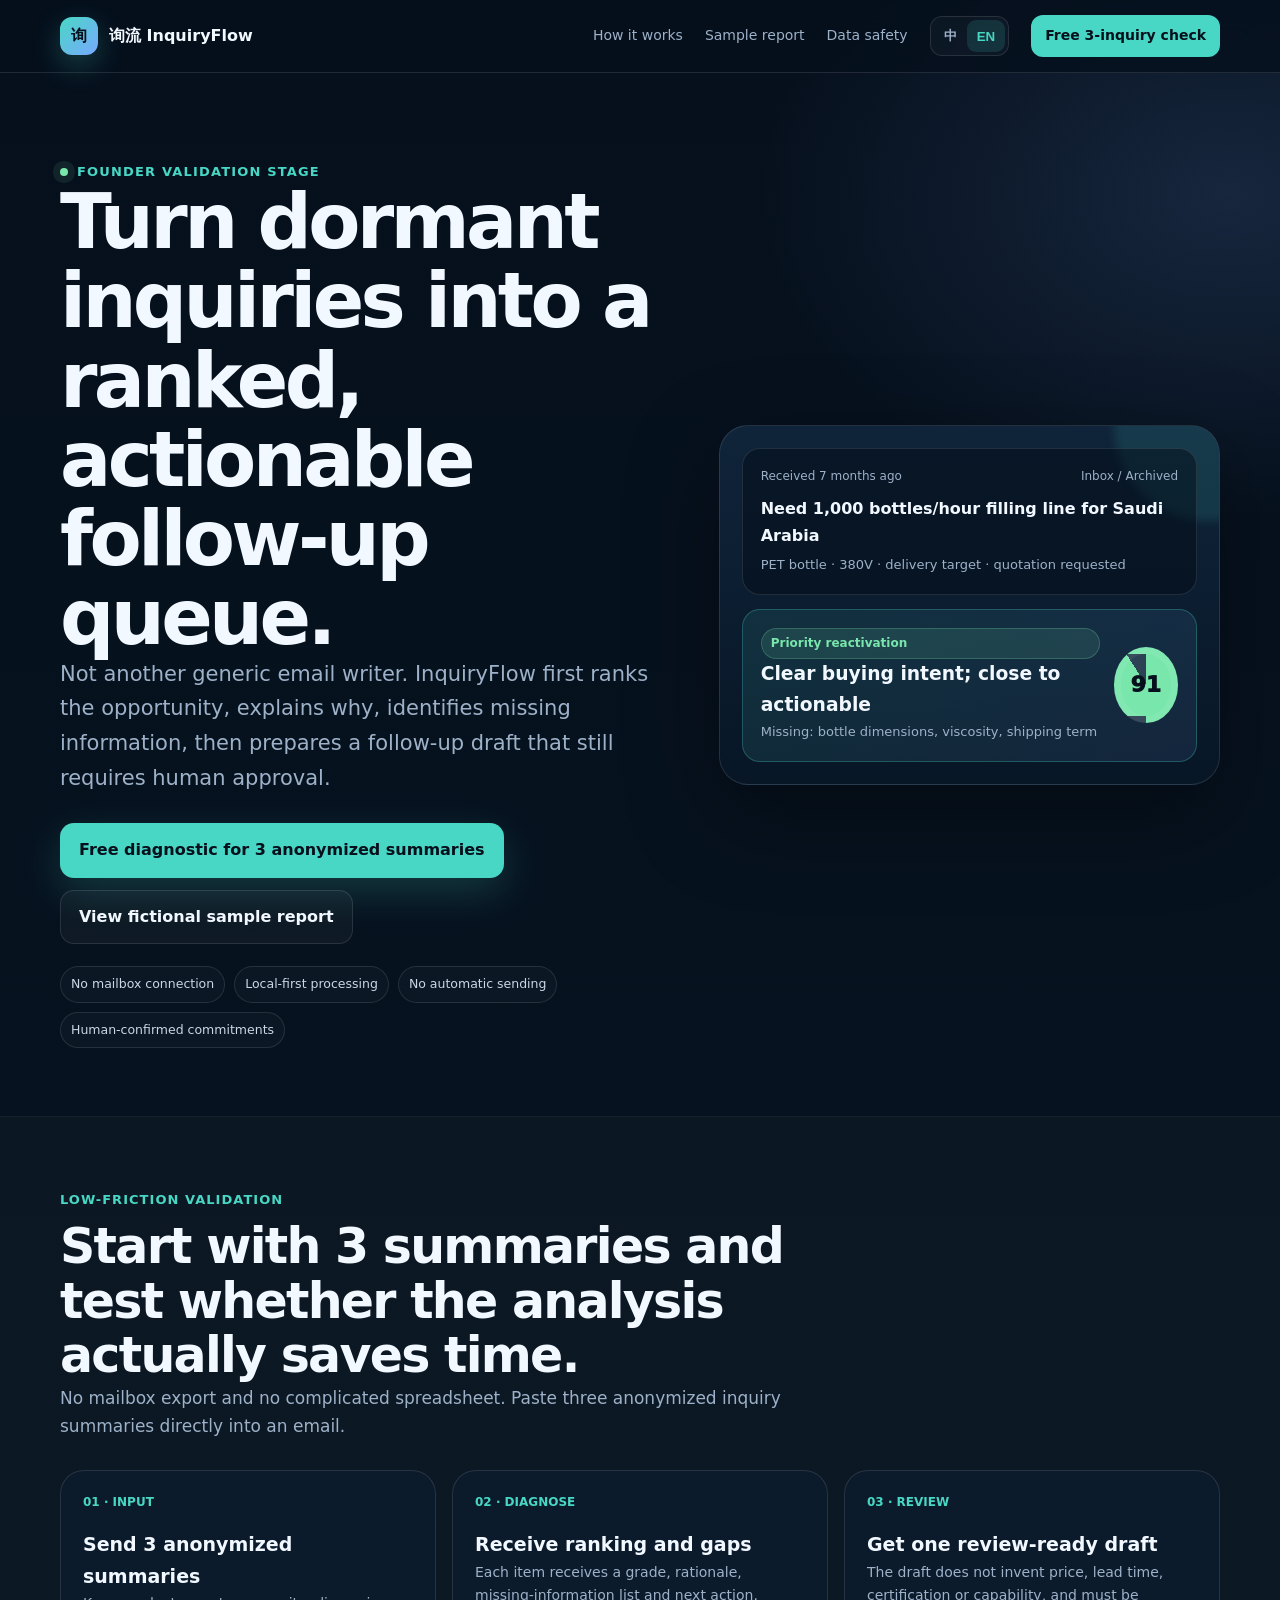
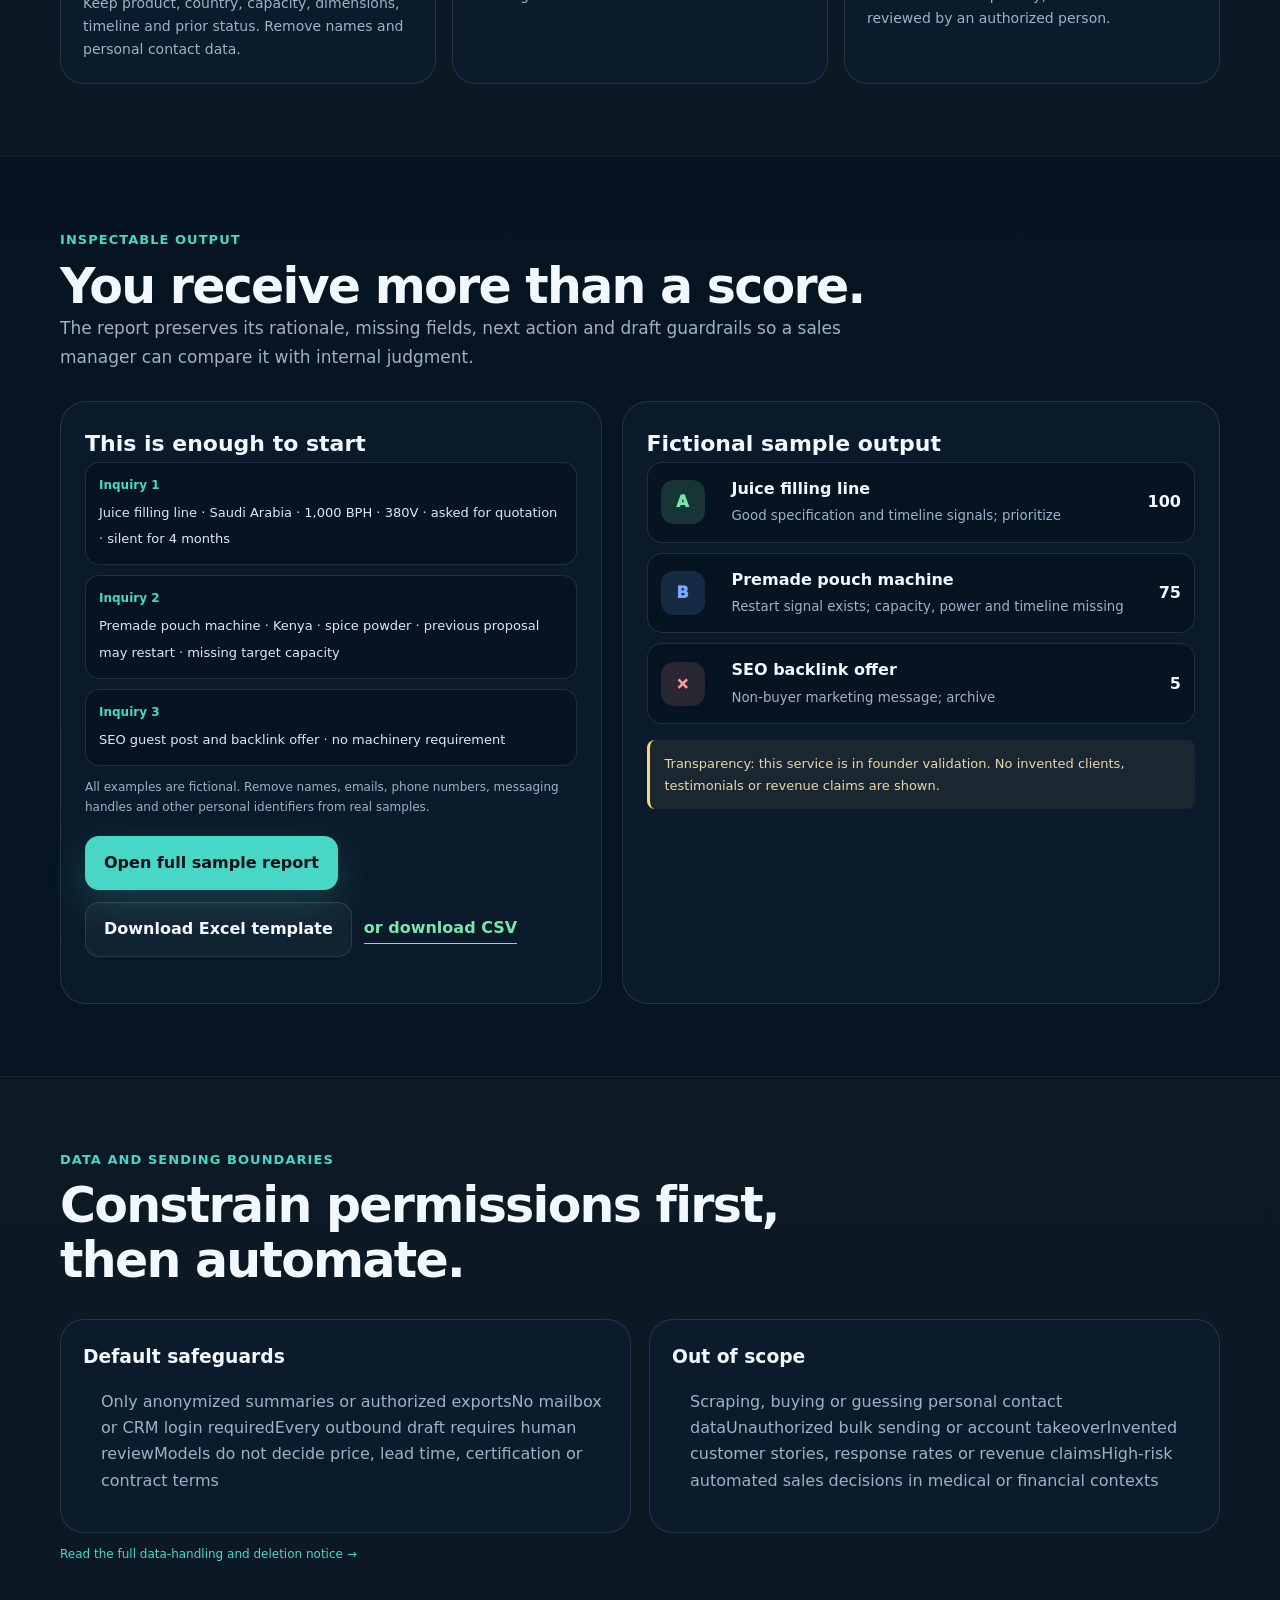
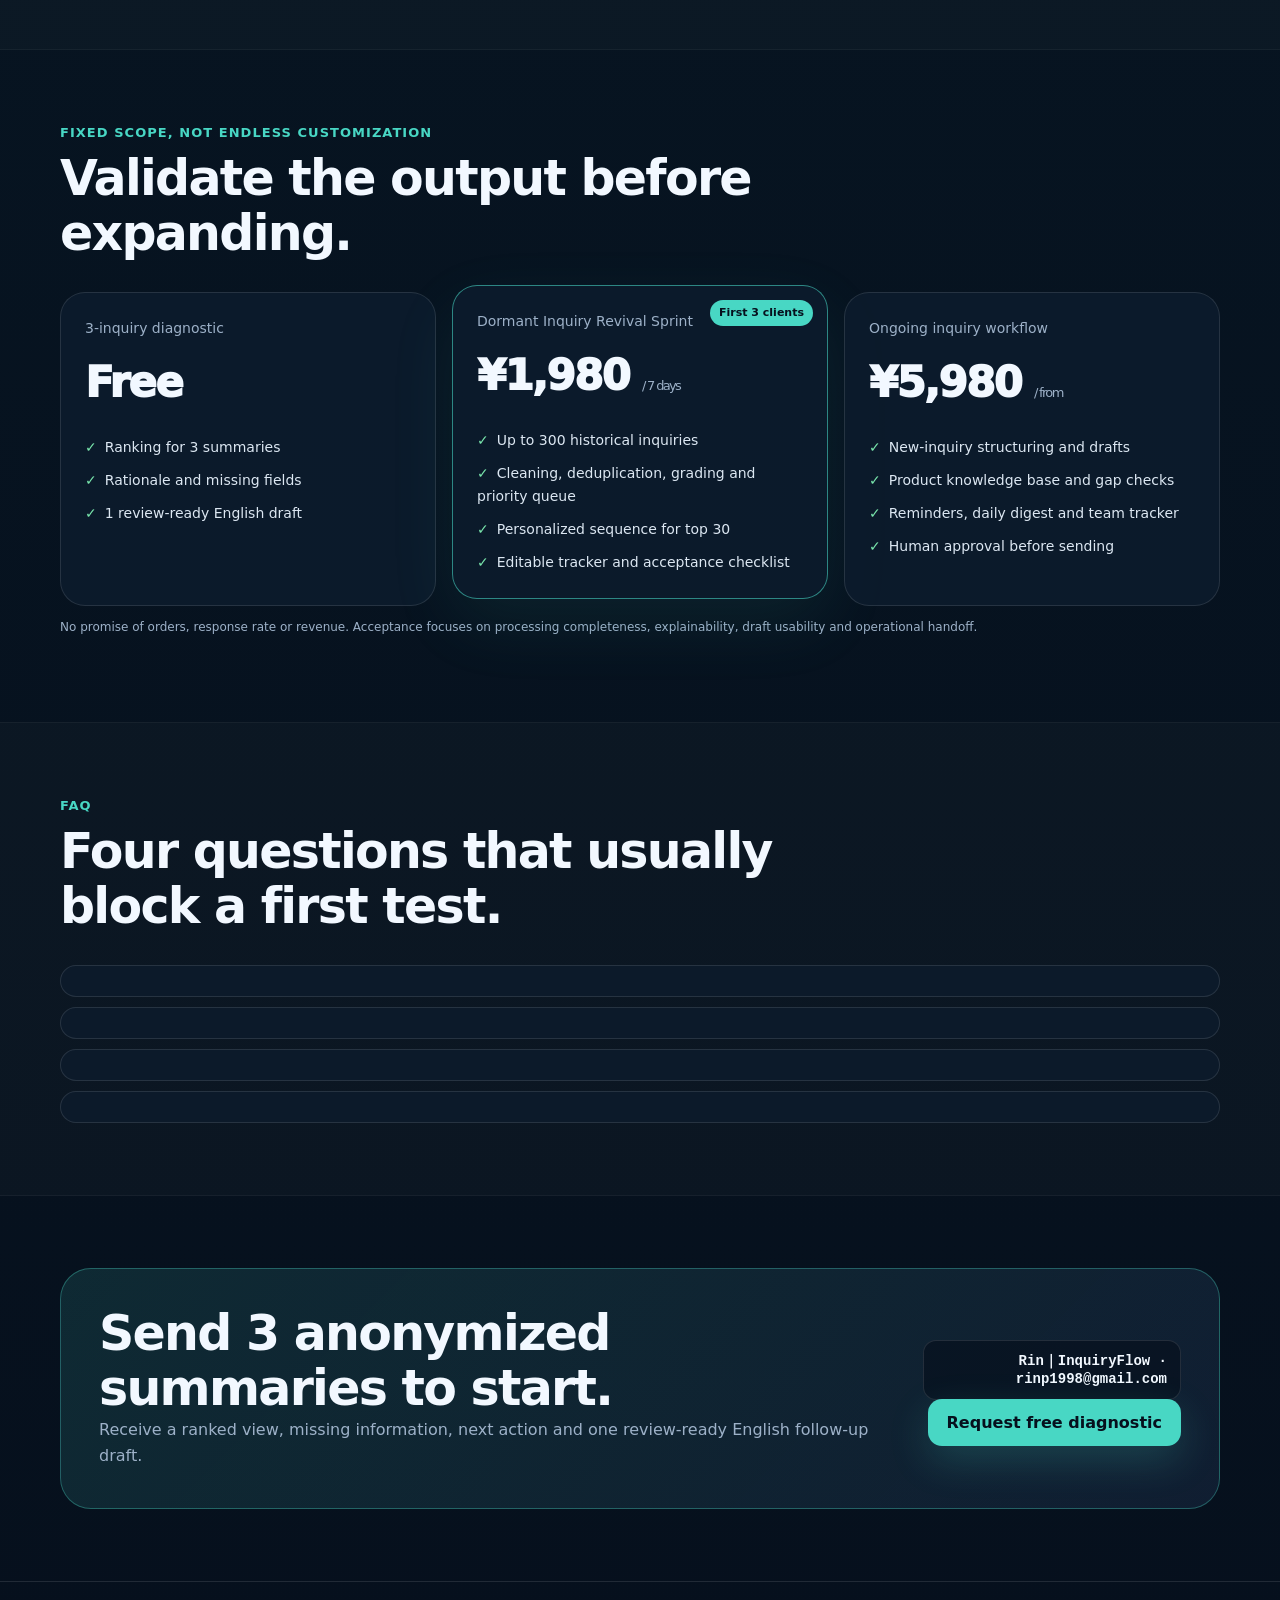
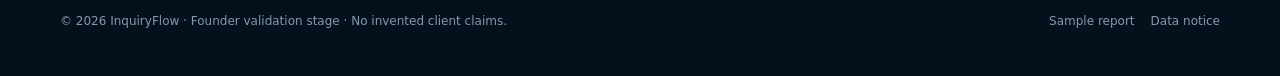
==== index.html @ d3ade717 "Publish InquiryFlow Day 3 public site" ====
<!doctype html>
<html lang="zh-CN"><head><meta charset="utf-8"><meta name="viewport" content="width=device-width,initial-scale=1"><title>询流 InquiryFlow｜外贸旧询盘机会诊断</title><meta name="description" content="把沉睡的外贸询盘整理成可执行的优先跟进队列、缺失信息清单和待审核英文复联草稿。先免费诊断 3 条脱敏摘要。"><meta name="theme-color" content="#06101d"><link rel="icon" href="assets/favicon.svg" type="image/svg+xml"><link rel="stylesheet" href="assets/styles.css"><meta property="og:title" content="InquiryFlow｜Dormant Export Inquiry Diagnostic"><meta property="og:description" content="Rank dormant B2B export inquiries, surface missing information and prepare human-reviewed follow-up drafts."><meta property="og:type" content="website"><script type="application/ld+json">{"@context":"https://schema.org","@type":"ProfessionalService","name":"InquiryFlow","description":"Dormant B2B export inquiry diagnostic and follow-up workflow service","email":"rinp1998@gmail.com","areaServed":"CN"}</script></head>
<body data-lang="zh"><a class="skip" href="#main">Skip to content</a>
<header class="topbar"><div class="wrap nav"><a class="brand" href="index.html"><span class="logo">询</span><span>询流 InquiryFlow</span></a><nav class="navlinks"><a href="#how"><span class="lang-zh">流程</span><span class="lang-en">How it works</span></a><a href="#sample"><span class="lang-zh">样本报告</span><span class="lang-en">Sample report</span></a><a href="#safety"><span class="lang-zh">数据边界</span><span class="lang-en">Data safety</span></a><span class="lang-switch"><button type="button" data-set-lang="zh">中</button><button type="button" data-set-lang="en">EN</button></span><a class="nav-cta lang-zh" href="mailto:rinp1998@gmail.com?subject=%E7%94%B3%E8%AF%B7%E5%85%8D%E8%B4%B9%203%20%E6%9D%A1%E6%97%A7%E8%AF%A2%E7%9B%98%E8%AF%8A%E6%96%AD&body=%E6%82%A8%E5%A5%BD%EF%BC%8C%E6%88%91%E6%83%B3%E7%94%B3%E8%AF%B7%E5%85%8D%E8%B4%B9%E5%88%86%E6%9E%90%203%20%E6%9D%A1%E5%B7%B2%E8%84%B1%E6%95%8F%E7%9A%84%E6%97%A7%E8%AF%A2%E7%9B%98%E6%91%98%E8%A6%81%E3%80%82%0A%0A%E5%85%AC%E5%8F%B8%E4%BA%A7%E5%93%81%EF%BC%9A%0A%E8%AF%A2%E7%9B%98%E6%9D%A5%E6%BA%90%EF%BC%9A%0A%E6%88%91%E4%BC%9A%E5%88%A0%E9%99%A4%E5%A7%93%E5%90%8D%E3%80%81%E9%82%AE%E7%AE%B1%E3%80%81%E7%94%B5%E8%AF%9D%E3%80%81WhatsApp%2F%E5%BE%AE%E4%BF%A1%E7%AD%89%E4%B8%AA%E4%BA%BA%E4%BF%A1%E6%81%AF%E3%80%82%0A%0A%E8%AF%B7%E5%91%8A%E8%AF%89%E6%88%91%E5%8F%AF%E4%BB%A5%E7%9B%B4%E6%8E%A5%E7%B2%98%E8%B4%B4%E5%88%B0%E9%82%AE%E4%BB%B6%E9%87%8C%EF%BC%8C%E8%BF%98%E6%98%AF%E4%BD%BF%E7%94%A8%E6%A8%A1%E6%9D%BF%E3%80%82">免费诊断 3 条</a><a class="nav-cta lang-en" href="mailto:rinp1998@gmail.com?subject=Request%3A%20free%203-inquiry%20diagnostic&body=Hello%2C%20I%20would%20like%20a%20free%20diagnostic%20for%203%20anonymized%20dormant%20inquiry%20summaries.%0A%0ACompany%20products%3A%0AInquiry%20source%3A%0AI%20will%20remove%20names%2C%20email%20addresses%2C%20phone%20numbers%20and%20messaging%20handles.%0A%0APlease%20let%20me%20know%20whether%20I%20should%20paste%20the%20summaries%20in%20the%20email%20or%20use%20the%20template.">Free 3-inquiry check</a></nav></div></header>
<main id="main"><section class="hero"><div class="wrap hero-grid"><div><div class="eyebrow"><span class="dotlive"></span><span class="lang-zh">创始客户验证阶段 · Founder Validation</span><span class="lang-en">Founder validation stage</span></div><h1 class="lang-zh">把沉睡询盘，<br>变成下一步明确的机会队列。</h1><h1 class="lang-en">Turn dormant inquiries into a ranked, actionable follow-up queue.</h1><p class="lead lang-zh">不是再生成一封泛泛的英文邮件。InquiryFlow 先判断谁值得跟、为什么值得跟、还缺什么，再生成必须由业务员审核的复联草稿。</p><p class="lead lang-en">Not another generic email writer. InquiryFlow first ranks the opportunity, explains why, identifies missing information, then prepares a follow-up draft that still requires human approval.</p><div class="actions"><a class="btn primary lang-zh" href="mailto:rinp1998@gmail.com?subject=%E7%94%B3%E8%AF%B7%E5%85%8D%E8%B4%B9%203%20%E6%9D%A1%E6%97%A7%E8%AF%A2%E7%9B%98%E8%AF%8A%E6%96%AD&body=%E6%82%A8%E5%A5%BD%EF%BC%8C%E6%88%91%E6%83%B3%E7%94%B3%E8%AF%B7%E5%85%8D%E8%B4%B9%E5%88%86%E6%9E%90%203%20%E6%9D%A1%E5%B7%B2%E8%84%B1%E6%95%8F%E7%9A%84%E6%97%A7%E8%AF%A2%E7%9B%98%E6%91%98%E8%A6%81%E3%80%82%0A%0A%E5%85%AC%E5%8F%B8%E4%BA%A7%E5%93%81%EF%BC%9A%0A%E8%AF%A2%E7%9B%98%E6%9D%A5%E6%BA%90%EF%BC%9A%0A%E6%88%91%E4%BC%9A%E5%88%A0%E9%99%A4%E5%A7%93%E5%90%8D%E3%80%81%E9%82%AE%E7%AE%B1%E3%80%81%E7%94%B5%E8%AF%9D%E3%80%81WhatsApp%2F%E5%BE%AE%E4%BF%A1%E7%AD%89%E4%B8%AA%E4%BA%BA%E4%BF%A1%E6%81%AF%E3%80%82%0A%0A%E8%AF%B7%E5%91%8A%E8%AF%89%E6%88%91%E5%8F%AF%E4%BB%A5%E7%9B%B4%E6%8E%A5%E7%B2%98%E8%B4%B4%E5%88%B0%E9%82%AE%E4%BB%B6%E9%87%8C%EF%BC%8C%E8%BF%98%E6%98%AF%E4%BD%BF%E7%94%A8%E6%A8%A1%E6%9D%BF%E3%80%82">免费诊断 3 条脱敏摘要</a><a class="btn primary lang-en" href="mailto:rinp1998@gmail.com?subject=Request%3A%20free%203-inquiry%20diagnostic&body=Hello%2C%20I%20would%20like%20a%20free%20diagnostic%20for%203%20anonymized%20dormant%20inquiry%20summaries.%0A%0ACompany%20products%3A%0AInquiry%20source%3A%0AI%20will%20remove%20names%2C%20email%20addresses%2C%20phone%20numbers%20and%20messaging%20handles.%0A%0APlease%20let%20me%20know%20whether%20I%20should%20paste%20the%20summaries%20in%20the%20email%20or%20use%20the%20template.">Free diagnostic for 3 anonymized summaries</a><a class="btn secondary lang-zh" href="sample-report.html">查看虚构样本报告</a><a class="btn secondary lang-en" href="sample-report.html">View fictional sample report</a></div><div class="trust-row"><span class="chip lang-zh">无需连接邮箱</span><span class="chip lang-en">No mailbox connection</span><span class="chip lang-zh">本地优先处理</span><span class="chip lang-en">Local-first processing</span><span class="chip lang-zh">默认不自动发送</span><span class="chip lang-en">No automatic sending</span><span class="chip lang-zh">价格与交期人工确认</span><span class="chip lang-en">Human-confirmed commitments</span></div></div><aside class="hero-card"><div class="mail-card"><div class="mail-meta"><span class="lang-zh">7 个月前收到</span><span class="lang-en">Received 7 months ago</span><span>Inbox / Archived</span></div><div class="mail-title">Need 1,000 bottles/hour filling line for Saudi Arabia</div><div class="mini">PET bottle · 380V · delivery target · quotation requested</div></div><div class="result-card"><div class="result-top"><div><span class="pill lang-zh">建议优先唤醒</span><span class="pill lang-en">Priority reactivation</span><h3 class="lang-zh" style="margin:10px 0 2px">商业意图明确，信息接近可执行</h3><h3 class="lang-en" style="margin:10px 0 2px">Clear buying intent; close to actionable</h3><div class="mini lang-zh">缺失：瓶型尺寸、液体黏度、贸易术语</div><div class="mini lang-en">Missing: bottle dimensions, viscosity, shipping term</div></div><div class="score">91</div></div></div></aside></div></section>
<section class="section alt" id="how"><div class="wrap"><div class="section-head"><div class="kicker lang-zh">低门槛验证</div><div class="kicker lang-en">Low-friction validation</div><h2 class="lang-zh">先用 3 条摘要，验证判断是否真的省时间。</h2><h2 class="lang-en">Start with 3 summaries and test whether the analysis actually saves time.</h2><p class="lang-zh">不要求导出邮箱，也不要求整理十几列 Excel。直接复制三段已经脱敏的询盘摘要即可。</p><p class="lang-en">No mailbox export and no complicated spreadsheet. Paste three anonymized inquiry summaries directly into an email.</p></div><div class="grid3"><div class="card"><div class="num">01 · INPUT</div><h3 class="lang-zh">发送 3 条脱敏摘要</h3><h3 class="lang-en">Send 3 anonymized summaries</h3><p class="lang-zh">保留产品、国家、产能、尺寸、时间与历史进展；删除姓名、邮箱、电话和通讯账号。</p><p class="lang-en">Keep product, country, capacity, dimensions, timeline and prior status. Remove names and personal contact data.</p></div><div class="card"><div class="num">02 · DIAGNOSE</div><h3 class="lang-zh">返回机会排序与缺口</h3><h3 class="lang-en">Receive ranking and gaps</h3><p class="lang-zh">每条给出 A/B/C/无效分级、理由、缺失信息与下一步动作。</p><p class="lang-en">Each item receives a grade, rationale, missing-information list and next action.</p></div><div class="card"><div class="num">03 · REVIEW</div><h3 class="lang-zh">附 1 封待审核复联稿</h3><h3 class="lang-en">Get one review-ready draft</h3><p class="lang-zh">草稿不会替企业承诺价格、交期、认证或技术能力，必须由授权人员确认。</p><p class="lang-en">The draft does not invent price, lead time, certification or capability, and must be reviewed by an authorized person.</p></div></div></div></section>
<section class="section" id="sample"><div class="wrap"><div class="section-head"><div class="kicker lang-zh">可检查的结果</div><div class="kicker lang-en">Inspectable output</div><h2 class="lang-zh">你看到的不只是一个分数。</h2><h2 class="lang-en">You receive more than a score.</h2><p class="lang-zh">报告会保留判断依据、缺失字段、建议动作和草稿边界，方便外贸经理直接与内部经验对照。</p><p class="lang-en">The report preserves its rationale, missing fields, next action and draft guardrails so a sales manager can compare it with internal judgment.</p></div><div class="sample-grid"><div class="sample-panel"><h3 class="lang-zh">可以直接这样发给我们</h3><h3 class="lang-en">This is enough to start</h3><div class="input-sample"><div class="sample-line"><b>Inquiry 1</b><span>Juice filling line · Saudi Arabia · 1,000 BPH · 380V · asked for quotation · silent for 4 months</span></div><div class="sample-line"><b>Inquiry 2</b><span>Premade pouch machine · Kenya · spice powder · previous proposal may restart · missing target capacity</span></div><div class="sample-line"><b>Inquiry 3</b><span>SEO guest post and backlink offer · no machinery requirement</span></div></div><p class="note lang-zh">以上均为虚构示例。真实样本应删除姓名、邮箱、电话、WhatsApp/微信及其他个人标识。</p><p class="note lang-en">All examples are fictional. Remove names, emails, phone numbers, messaging handles and other personal identifiers from real samples.</p><div class="actions" style="margin-top:18px"><a class="btn primary lang-zh" href="sample-report.html">打开完整样本报告</a><a class="btn primary lang-en" href="sample-report.html">Open full sample report</a><a class="btn secondary lang-zh" href="downloads/InquiryFlow_3_inquiry_template.xlsx" download>下载 Excel 模板</a><a class="btn secondary lang-en" href="downloads/InquiryFlow_3_inquiry_template.xlsx" download>Download Excel template</a><a class="text-link lang-zh" href="downloads/InquiryFlow_3_inquiry_template.csv" download>或下载 CSV</a><a class="text-link lang-en" href="downloads/InquiryFlow_3_inquiry_template.csv" download>or download CSV</a></div></div><div class="sample-panel"><h3 class="lang-zh">虚构样本输出</h3><h3 class="lang-en">Fictional sample output</h3><div class="report-preview"><div class="report-row"><div class="grade a">A</div><div><strong>Juice filling line</strong><small class="lang-zh">规格与时间窗口较完整，建议优先复联</small><small class="lang-en">Good specification and timeline signals; prioritize</small></div><em>100</em></div><div class="report-row"><div class="grade b">B</div><div><strong>Premade pouch machine</strong><small class="lang-zh">有重启信号，但仍缺产能、电制与采购时间</small><small class="lang-en">Restart signal exists; capacity, power and timeline missing</small></div><em>75</em></div><div class="report-row"><div class="grade x">×</div><div><strong>SEO backlink offer</strong><small class="lang-zh">非买家营销信息，建议归档</small><small class="lang-en">Non-buyer marketing message; archive</small></div><em>5</em></div></div><div class="validation lang-zh" style="margin-top:16px">透明说明：当前处于创始客户验证阶段，尚不展示虚构客户、虚构评价或虚构成交数据。</div><div class="validation lang-en" style="margin-top:16px">Transparency: this service is in founder validation. No invented clients, testimonials or revenue claims are shown.</div></div></div></div></section>
<section class="section alt" id="safety"><div class="wrap"><div class="section-head"><div class="kicker lang-zh">数据与发送边界</div><div class="kicker lang-en">Data and sending boundaries</div><h2 class="lang-zh">先把权限关在笼子里，再谈自动化。</h2><h2 class="lang-en">Constrain permissions first, then automate.</h2></div><div class="safety"><div class="safe-card"><h3 class="lang-zh">默认采用</h3><h3 class="lang-en">Default safeguards</h3><ul><li class="lang-zh">只接收已脱敏摘要或授权导出文件</li><li class="lang-en">Only anonymized summaries or authorized exports</li><li class="lang-zh">不要求邮箱或 CRM 登录权限</li><li class="lang-en">No mailbox or CRM login required</li><li class="lang-zh">所有外发草稿必须人工审核</li><li class="lang-en">Every outbound draft requires human review</li><li class="lang-zh">价格、交期、认证与合同条款不由模型决定</li><li class="lang-en">Models do not decide price, lead time, certification or contract terms</li></ul></div><div class="safe-card"><h3 class="lang-zh">明确不做</h3><h3 class="lang-en">Out of scope</h3><ul><li class="lang-zh">抓取、购买或猜测私人联系方式</li><li class="lang-en">Scraping, buying or guessing personal contact data</li><li class="lang-zh">未经授权自动群发或接管账号</li><li class="lang-en">Unauthorized bulk sending or account takeover</li><li class="lang-zh">虚构客户案例、回复率或营收提升</li><li class="lang-en">Invented customer stories, response rates or revenue claims</li><li class="lang-zh">医疗、金融等高风险自动销售决策</li><li class="lang-en">High-risk automated sales decisions in medical or financial contexts</li></ul></div></div><p class="note"><a href="privacy.html" style="color:var(--teal)"><span class="lang-zh">查看完整数据处理与删除说明 →</span><span class="lang-en">Read the full data-handling and deletion notice →</span></a></p></div></section>
<section class="section" id="pricing"><div class="wrap"><div class="section-head"><div class="kicker lang-zh">固定范围，不做无底洞定制</div><div class="kicker lang-en">Fixed scope, not endless customization</div><h2 class="lang-zh">先验证结果，再决定是否扩大。</h2><h2 class="lang-en">Validate the output before expanding.</h2></div><div class="pricing"><div class="price-card"><div class="price-name lang-zh">3 条脱敏诊断</div><div class="price-name lang-en">3-inquiry diagnostic</div><div class="price"><span class="lang-zh">免费</span><span class="lang-en">Free</span></div><ul><li class="lang-zh">3 条摘要机会分级</li><li class="lang-en">Ranking for 3 summaries</li><li class="lang-zh">理由与缺失信息</li><li class="lang-en">Rationale and missing fields</li><li class="lang-zh">1 封待审核英文复联稿</li><li class="lang-en">1 review-ready English draft</li></ul></div><div class="price-card featured"><div class="ribbon lang-zh">首批 3 家</div><div class="ribbon lang-en">First 3 clients</div><div class="price-name lang-zh">沉睡询盘复活 Sprint</div><div class="price-name lang-en">Dormant Inquiry Revival Sprint</div><div class="price">¥1,980 <small>/ 7 days</small></div><ul><li class="lang-zh">最多 300 条历史询盘</li><li class="lang-en">Up to 300 historical inquiries</li><li class="lang-zh">清洗、去重、分级与优先队列</li><li class="lang-en">Cleaning, deduplication, grading and priority queue</li><li class="lang-zh">Top 30 个性化跟进序列</li><li class="lang-en">Personalized sequence for top 30</li><li class="lang-zh">可编辑看板与验收说明</li><li class="lang-en">Editable tracker and acceptance checklist</li></ul></div><div class="price-card"><div class="price-name lang-zh">持续询盘跟进系统</div><div class="price-name lang-en">Ongoing inquiry workflow</div><div class="price">¥5,980 <small>/ from</small></div><ul><li class="lang-zh">新询盘结构化与草稿</li><li class="lang-en">New-inquiry structuring and drafts</li><li class="lang-zh">产品知识库与缺口检查</li><li class="lang-en">Product knowledge base and gap checks</li><li class="lang-zh">跟进提醒、日报与团队看板</li><li class="lang-en">Reminders, daily digest and team tracker</li><li class="lang-zh">默认人工批准后发送</li><li class="lang-en">Human approval before sending</li></ul></div></div><p class="note lang-zh">不承诺订单数、回复率或营收。验收围绕处理完整性、判断可解释性、草稿可用性和看板可执行性。</p><p class="note lang-en">No promise of orders, response rate or revenue. Acceptance focuses on processing completeness, explainability, draft usability and operational handoff.</p></div></section>
<section class="section alt"><div class="wrap"><div class="section-head"><div class="kicker">FAQ</div><h2 class="lang-zh">先回答最容易卡住的四件事。</h2><h2 class="lang-en">Four questions that usually block a first test.</h2></div><div class="faq"><details><summary class="lang-zh">必须整理完整邮件吗？</summary><summary class="lang-en">Do I need to prepare full email threads?</summary><p class="lang-zh">不需要。首测只要三段脱敏摘要，写明产品、国家、关键参数、是否报价和最后一次跟进结果即可。</p><p class="lang-en">No. For the first test, three anonymized summaries with product, country, key parameters, quotation status and last follow-up outcome are enough.</p></details><details><summary class="lang-zh">会自动联系我的客户吗？</summary><summary class="lang-en">Will InquiryFlow contact my buyers automatically?</summary><p class="lang-zh">不会。免费诊断和 Sprint 默认只输出草稿与队列，发送权仍由企业授权人员掌握。</p><p class="lang-en">No. The diagnostic and Sprint output drafts and queues only. Sending authority stays with your team.</p></details><details><summary class="lang-zh">可以处理中文、英文混合内容吗？</summary><summary class="lang-en">Can it handle mixed Chinese and English records?</summary><p class="lang-zh">可以，但样本中仍应删除个人信息，并说明原始语言和产品类别。</p><p class="lang-en">Yes, provided personal identifiers are removed and the original language and product category are stated.</p></details><details><summary class="lang-zh">为什么不承诺回复率？</summary><summary class="lang-en">Why is no response-rate guarantee offered?</summary><p class="lang-zh">回复还受到产品、价格、市场时机、原始客户质量和发件域名信誉影响。我们只承诺可验收的分析与交付质量，不把不可控变量包装成保证。</p><p class="lang-en">Replies depend on product, price, timing, original lead quality and sender reputation. We commit to inspectable analysis and deliverables, not uncontrollable outcomes.</p></details></div></div></section>
<section class="section" id="contact"><div class="wrap"><div class="cta"><div><h2 class="lang-zh">直接发 3 条脱敏摘要即可。</h2><h2 class="lang-en">Send 3 anonymized summaries to start.</h2><p class="lang-zh">我们返回机会排序、缺失信息、下一步和 1 封待审核英文复联草稿。</p><p class="lang-en">Receive a ranked view, missing information, next action and one review-ready English follow-up draft.</p></div><div class="contact"><div class="email-tag">Rin｜InquiryFlow · rinp1998@gmail.com</div><br><a class="btn primary lang-zh" href="mailto:rinp1998@gmail.com?subject=%E7%94%B3%E8%AF%B7%E5%85%8D%E8%B4%B9%203%20%E6%9D%A1%E6%97%A7%E8%AF%A2%E7%9B%98%E8%AF%8A%E6%96%AD&body=%E6%82%A8%E5%A5%BD%EF%BC%8C%E6%88%91%E6%83%B3%E7%94%B3%E8%AF%B7%E5%85%8D%E8%B4%B9%E5%88%86%E6%9E%90%203%20%E6%9D%A1%E5%B7%B2%E8%84%B1%E6%95%8F%E7%9A%84%E6%97%A7%E8%AF%A2%E7%9B%98%E6%91%98%E8%A6%81%E3%80%82%0A%0A%E5%85%AC%E5%8F%B8%E4%BA%A7%E5%93%81%EF%BC%9A%0A%E8%AF%A2%E7%9B%98%E6%9D%A5%E6%BA%90%EF%BC%9A%0A%E6%88%91%E4%BC%9A%E5%88%A0%E9%99%A4%E5%A7%93%E5%90%8D%E3%80%81%E9%82%AE%E7%AE%B1%E3%80%81%E7%94%B5%E8%AF%9D%E3%80%81WhatsApp%2F%E5%BE%AE%E4%BF%A1%E7%AD%89%E4%B8%AA%E4%BA%BA%E4%BF%A1%E6%81%AF%E3%80%82%0A%0A%E8%AF%B7%E5%91%8A%E8%AF%89%E6%88%91%E5%8F%AF%E4%BB%A5%E7%9B%B4%E6%8E%A5%E7%B2%98%E8%B4%B4%E5%88%B0%E9%82%AE%E4%BB%B6%E9%87%8C%EF%BC%8C%E8%BF%98%E6%98%AF%E4%BD%BF%E7%94%A8%E6%A8%A1%E6%9D%BF%E3%80%82">申请免费诊断</a><a class="btn primary lang-en" href="mailto:rinp1998@gmail.com?subject=Request%3A%20free%203-inquiry%20diagnostic&body=Hello%2C%20I%20would%20like%20a%20free%20diagnostic%20for%203%20anonymized%20dormant%20inquiry%20summaries.%0A%0ACompany%20products%3A%0AInquiry%20source%3A%0AI%20will%20remove%20names%2C%20email%20addresses%2C%20phone%20numbers%20and%20messaging%20handles.%0A%0APlease%20let%20me%20know%20whether%20I%20should%20paste%20the%20summaries%20in%20the%20email%20or%20use%20the%20template.">Request free diagnostic</a></div></div></div></section></main>
<footer class="footer"><div class="wrap footer-grid"><div>© 2026 InquiryFlow · Founder validation stage · No invented client claims.</div><div class="legal-links"><a href="sample-report.html"><span class="lang-zh">样本报告</span><span class="lang-en">Sample report</span></a><a href="privacy.html"><span class="lang-zh">数据说明</span><span class="lang-en">Data notice</span></a></div></div></footer><script src="assets/site.js"></script></body></html>
---- assets/styles.css ----
:root{--bg:#06101d;--bg2:#0a1828;--card:#0d1d2f;--card2:#10253b;--ink:#f2f8ff;--muted:#9db1c8;--line:rgba(255,255,255,.11);--teal:#48d7c4;--blue:#79a9ff;--green:#79e6ac;--amber:#ffd27a;--red:#ff9a9a;--shadow:0 30px 90px rgba(0,0,0,.38);--radius:24px}
*{box-sizing:border-box}html{scroll-behavior:smooth}body{margin:0;font-family:Inter,ui-sans-serif,system-ui,-apple-system,BlinkMacSystemFont,"Segoe UI","PingFang SC","Microsoft YaHei",Arial,sans-serif;color:var(--ink);background:radial-gradient(850px 500px at 8% -8%,rgba(72,215,196,.17),transparent 64%),radial-gradient(760px 520px at 96% 4%,rgba(121,169,255,.14),transparent 62%),linear-gradient(180deg,var(--bg),#071522 55%,#06101d);line-height:1.65}a{color:inherit;text-decoration:none}.wrap{width:min(1160px,calc(100% - 36px));margin:auto}.skip{position:absolute;left:-999px}.skip:focus{left:14px;top:14px;background:#fff;color:#000;padding:10px;z-index:999}.topbar{border-bottom:1px solid var(--line);background:rgba(6,16,29,.78);backdrop-filter:blur(18px);position:sticky;top:0;z-index:40}.nav{min-height:72px;display:flex;align-items:center;justify-content:space-between;gap:20px}.brand{display:flex;align-items:center;gap:11px;font-weight:800}.logo{width:38px;height:38px;display:grid;place-items:center;border-radius:12px;background:linear-gradient(135deg,var(--teal),var(--blue));color:#06101d;font-weight:950;box-shadow:0 10px 28px rgba(72,215,196,.25)}.navlinks{display:flex;align-items:center;gap:22px;color:var(--muted);font-size:14px}.lang-switch{display:inline-flex;border:1px solid var(--line);border-radius:12px;padding:3px;background:rgba(255,255,255,.03)}.lang-switch button{border:0;color:var(--muted);background:transparent;padding:7px 10px;border-radius:9px;cursor:pointer;font-weight:700}.lang-switch button.active{background:rgba(72,215,196,.14);color:var(--teal)}.nav-cta{background:var(--teal);color:#06101d!important;padding:9px 14px;border-radius:12px;font-weight:800}.hero{padding:88px 0 68px}.hero-grid{display:grid;grid-template-columns:1.1fr .9fr;gap:46px;align-items:center}.eyebrow{display:flex;align-items:center;gap:9px;color:var(--teal);font-weight:800;font-size:13px;letter-spacing:.09em;text-transform:uppercase}.dotlive{width:8px;height:8px;border-radius:50%;background:var(--green);box-shadow:0 0 0 7px rgba(121,230,172,.09)}h1{font-size:clamp(43px,6.5vw,76px);line-height:1.04;letter-spacing:-.048em;margin:17px 0 22px}.lead{font-size:clamp(17px,2vw,21px);color:var(--muted);max-width:760px;margin:0 0 28px}.actions{display:flex;flex-wrap:wrap;gap:12px;margin:0 0 22px}.btn{display:inline-flex;align-items:center;justify-content:center;gap:8px;border-radius:14px;padding:13px 18px;border:1px solid var(--line);font-weight:800;transition:.2s ease;cursor:pointer}.btn:hover{transform:translateY(-2px);border-color:rgba(72,215,196,.45)}.primary{background:var(--teal);border-color:transparent;color:#06101d;box-shadow:0 14px 40px rgba(72,215,196,.2)}.secondary{background:rgba(255,255,255,.035)}.trust-row{display:flex;flex-wrap:wrap;gap:9px}.chip{border:1px solid var(--line);background:rgba(255,255,255,.025);padding:7px 10px;border-radius:999px;color:#c9d7e6;font-size:12.5px}.hero-card{background:linear-gradient(180deg,rgba(16,37,59,.96),rgba(8,23,38,.97));border:1px solid var(--line);border-radius:29px;padding:22px;box-shadow:var(--shadow);position:relative;overflow:hidden}.hero-card:before{content:"";position:absolute;width:190px;height:190px;border-radius:50%;right:-85px;top:-95px;background:rgba(72,215,196,.13);filter:blur(5px)}.mail-card,.result-card{position:relative;border:1px solid var(--line);border-radius:18px;padding:18px;background:rgba(3,11,21,.48)}.mail-card{margin-bottom:14px}.mail-meta{display:flex;justify-content:space-between;color:var(--muted);font-size:12px;gap:12px}.mail-title{font-weight:800;margin:10px 0 5px}.mini{color:var(--muted);font-size:13px}.result-card{background:linear-gradient(135deg,rgba(72,215,196,.11),rgba(121,169,255,.1));border-color:rgba(72,215,196,.28)}.result-top{display:flex;justify-content:space-between;align-items:center;gap:14px}.score{width:76px;height:76px;border-radius:50%;display:grid;place-items:center;background:conic-gradient(var(--green) 0 91%,rgba(255,255,255,.11) 91%);border:7px solid rgba(255,255,255,.06);color:#06101d;font-size:22px;font-weight:950}.pill{display:inline-flex;padding:5px 9px;border-radius:999px;background:rgba(121,230,172,.12);border:1px solid rgba(121,230,172,.24);color:var(--green);font-size:12px;font-weight:800}.section{padding:72px 0}.section.alt{background:rgba(255,255,255,.018);border-top:1px solid rgba(255,255,255,.045);border-bottom:1px solid rgba(255,255,255,.045)}.section-head{max-width:810px;margin-bottom:30px}.kicker{color:var(--teal);font-weight:800;font-size:13px;letter-spacing:.08em;text-transform:uppercase;margin-bottom:9px}.section h2{font-size:clamp(30px,4vw,49px);line-height:1.12;letter-spacing:-.035em;margin:0 0 12px}.section-head p{color:var(--muted);font-size:17px;margin:0}.grid3{display:grid;grid-template-columns:repeat(3,1fr);gap:16px}.grid4{display:grid;grid-template-columns:repeat(4,1fr);gap:14px}.card{border:1px solid var(--line);background:rgba(13,29,47,.75);border-radius:var(--radius);padding:22px}.card .num{font-size:12px;color:var(--teal);font-weight:900;margin-bottom:16px}.card h3{font-size:19px;margin:0 0 9px}.card p{font-size:14px;color:var(--muted);margin:0}.sample-grid{display:grid;grid-template-columns:.95fr 1.05fr;gap:20px;align-items:stretch}.sample-panel{border:1px solid var(--line);background:rgba(13,29,47,.76);border-radius:26px;padding:24px}.sample-panel h3{font-size:22px;margin:0 0 10px}.sample-panel p{color:var(--muted)}.input-sample{display:grid;gap:10px}.sample-line{border:1px solid var(--line);border-radius:14px;background:rgba(4,14,25,.48);padding:13px}.sample-line b{display:block;font-size:12px;color:var(--teal);margin-bottom:3px}.sample-line span{font-size:13px;color:#dce8f3}.report-preview{display:grid;gap:10px}.report-row{display:grid;grid-template-columns:58px 1fr auto;gap:13px;align-items:center;border:1px solid var(--line);border-radius:15px;padding:13px;background:rgba(4,14,25,.45)}.grade{width:44px;height:44px;display:grid;place-items:center;border-radius:13px;font-weight:950}.grade.a{background:rgba(121,230,172,.15);color:var(--green)}.grade.b{background:rgba(121,169,255,.15);color:var(--blue)}.grade.x{background:rgba(255,154,154,.14);color:var(--red)}.report-row strong{display:block}.report-row small{color:var(--muted)}.report-row em{font-style:normal;font-weight:900}.safety{display:grid;grid-template-columns:1fr 1fr;gap:18px}.safe-card{border:1px solid var(--line);background:rgba(13,29,47,.72);border-radius:24px;padding:22px}.safe-card h3{margin-top:0}.safe-card ul{padding-left:18px;color:var(--muted)}.safe-card li{margin:8px 0}.pricing{display:grid;grid-template-columns:repeat(3,1fr);gap:16px}.price-card{position:relative;border:1px solid var(--line);border-radius:25px;padding:24px;background:rgba(13,29,47,.78)}.price-card.featured{border-color:rgba(72,215,196,.58);box-shadow:0 24px 70px rgba(72,215,196,.08);transform:translateY(-7px)}.ribbon{position:absolute;right:14px;top:14px;background:var(--teal);color:#06101d;padding:4px 9px;border-radius:999px;font-size:11px;font-weight:900}.price-name{color:var(--muted);font-size:14px}.price{font-size:42px;font-weight:950;letter-spacing:-.04em;margin:8px 0}.price small{font-size:13px;color:var(--muted);font-weight:500}.price-card ul{list-style:none;padding:0;margin:18px 0 0;display:grid;gap:10px;color:#dce7f2;font-size:14px}.price-card li:before{content:"✓";color:var(--green);font-weight:900;margin-right:8px}.faq{display:grid;gap:10px}.faq details{border:1px solid var(--line);background:rgba(13,29,47,.72);border-radius:16px;padding:15px 18px}.faq summary{cursor:pointer;font-weight:800}.faq p{color:var(--muted);margin:11px 0 2px}.cta{border:1px solid rgba(72,215,196,.35);background:linear-gradient(135deg,rgba(72,215,196,.13),rgba(121,169,255,.09));border-radius:31px;padding:38px;display:flex;justify-content:space-between;align-items:center;gap:26px}.cta h2{margin:0 0 8px}.cta p{margin:0;color:var(--muted)}.contact{text-align:right}.email-tag{display:inline-block;background:rgba(6,16,29,.68);border:1px solid var(--line);padding:11px 13px;border-radius:13px;font:700 14px/1.3 ui-monospace,SFMono-Regular,Menlo,monospace;margin-bottom:10px}.note{font-size:12px;color:var(--muted);margin-top:12px}.validation{border-left:3px solid var(--amber);background:rgba(255,210,122,.07);padding:13px 15px;border-radius:8px;color:#e8d6ac;font-size:13px}.footer{border-top:1px solid var(--line);padding:30px 0 45px;color:#8298ad;font-size:12px}.footer-grid{display:flex;justify-content:space-between;gap:20px;align-items:center}.legal-links{display:flex;gap:16px}.lang-en{display:none}body[data-lang="en"] .lang-zh{display:none}body[data-lang="en"] .lang-en{display:initial}body[data-lang="en"] div.lang-en,body[data-lang="en"] section.lang-en,body[data-lang="en"] p.lang-en,body[data-lang="en"] span.lang-en{display:block}body[data-lang="zh"] .lang-en{display:none}
.report-page{background:#eef3f1;color:#172822}.report-page .topbar{background:rgba(255,255,255,.92);border-color:#d5e0db}.report-page .brand{color:#10251f}.report-page .wrap.report{max-width:1080px}.report-hero{background:#073a31;color:#fff;padding:48px 0 66px}.report-hero h1{font-size:clamp(34px,5vw,56px);margin-bottom:13px}.report-hero p{color:#cbe5dc;max-width:760px}.fictional-badge{display:inline-block;background:#f5cc74;color:#3b2c05;padding:5px 10px;border-radius:999px;font-weight:800;font-size:12px}.metrics{display:grid;grid-template-columns:repeat(5,1fr);gap:12px;margin-top:-37px}.metric{background:#fff;border:1px solid #d7e2dd;border-radius:16px;padding:17px;box-shadow:0 12px 30px rgba(15,48,39,.08)}.metric b{font-size:27px;display:block}.metric span{font-size:12px;color:#667871}.report-card{background:#fff;border:1px solid #d7e2dd;border-radius:19px;padding:21px;margin:15px 0;box-shadow:0 9px 28px rgba(15,48,39,.05)}.report-head{display:flex;justify-content:space-between;gap:14px;align-items:center}.report-company{font-weight:850}.report-summary{background:#f4f8f6;border-radius:12px;padding:12px;margin:13px 0}.report-cols{display:grid;grid-template-columns:1fr 1fr;gap:22px}.report-card h3{font-size:13px;color:#65776f}.report-card ul{padding-left:20px}.draft{background:#f7f8f5;border:1px solid #dbe4df;border-radius:12px;padding:14px;white-space:pre-wrap}.report-footer{padding:25px 0 42px;color:#667871;font-size:12px}

.text-link{align-self:center;color:var(--green);font-weight:750;text-decoration:none;border-bottom:1px solid currentColor;padding-bottom:2px}.text-link:hover{opacity:.72}
@media(max-width:900px){.hero-grid,.sample-grid,.safety{grid-template-columns:1fr}.grid4{grid-template-columns:repeat(2,1fr)}.grid3,.pricing{grid-template-columns:1fr}.price-card.featured{transform:none}.cta{flex-direction:column;align-items:flex-start}.contact{text-align:left}.navlinks>a:not(.nav-cta){display:none}.metrics{grid-template-columns:repeat(2,1fr)}.report-cols{grid-template-columns:1fr}}@media(max-width:580px){.hero{padding-top:60px}.grid4{grid-template-columns:1fr}h1{font-size:43px}.hero-card{padding:15px}.cta{padding:25px}.footer-grid{align-items:flex-start;flex-direction:column}.report-row{grid-template-columns:50px 1fr}.report-row em{grid-column:2}.navlinks{gap:8px}.nav-cta{display:none}}
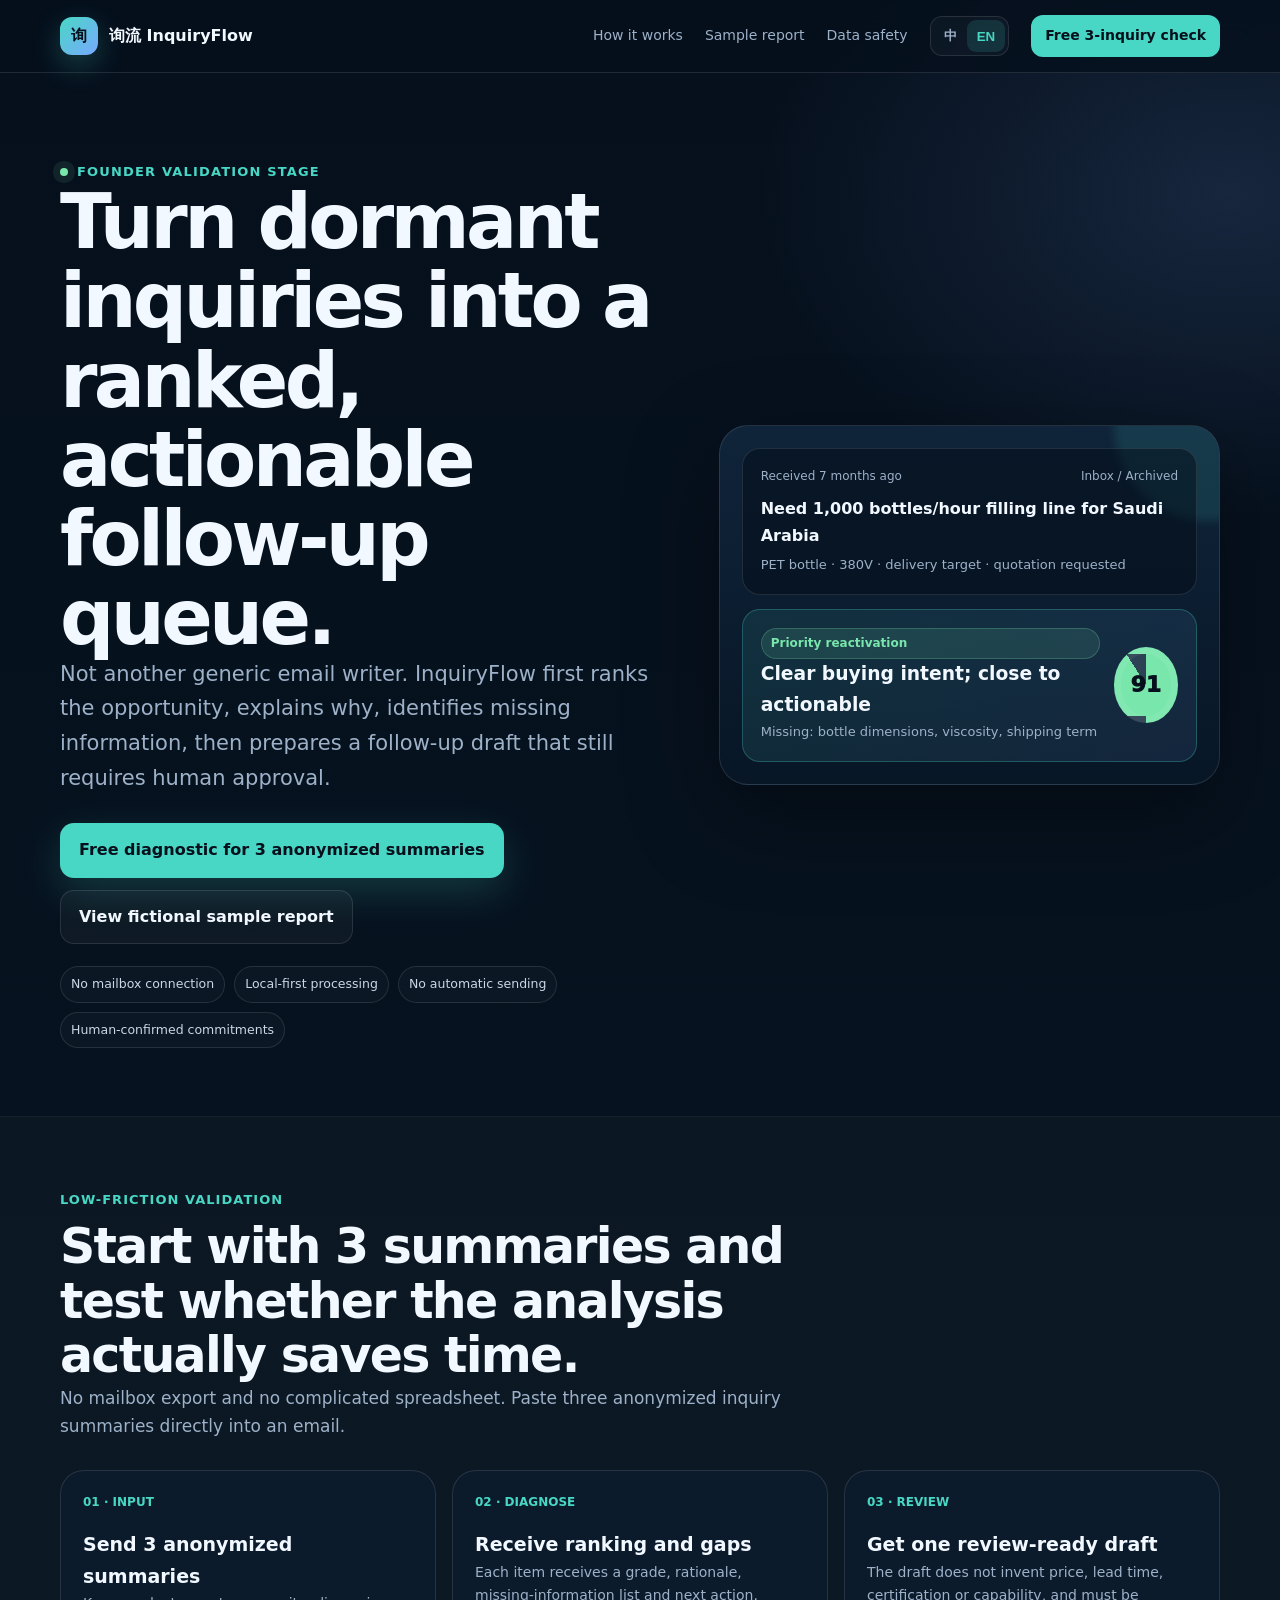
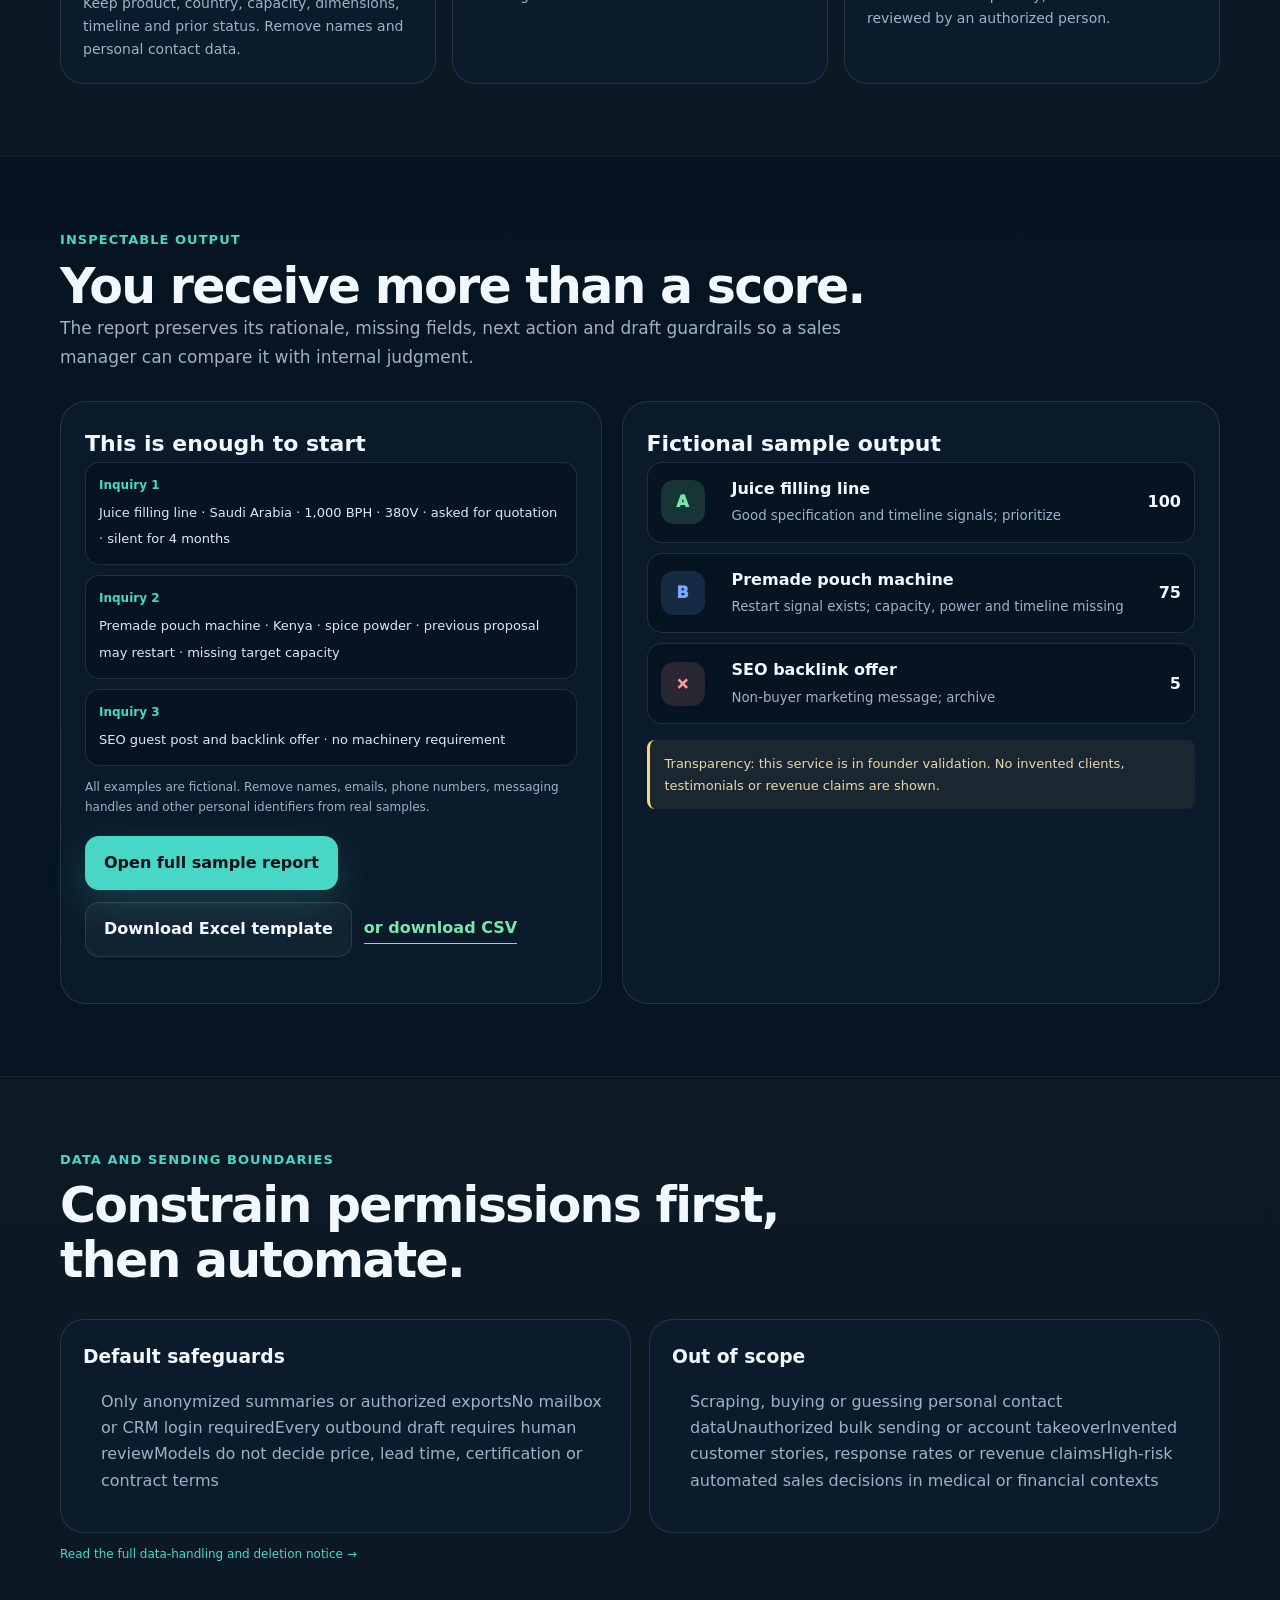
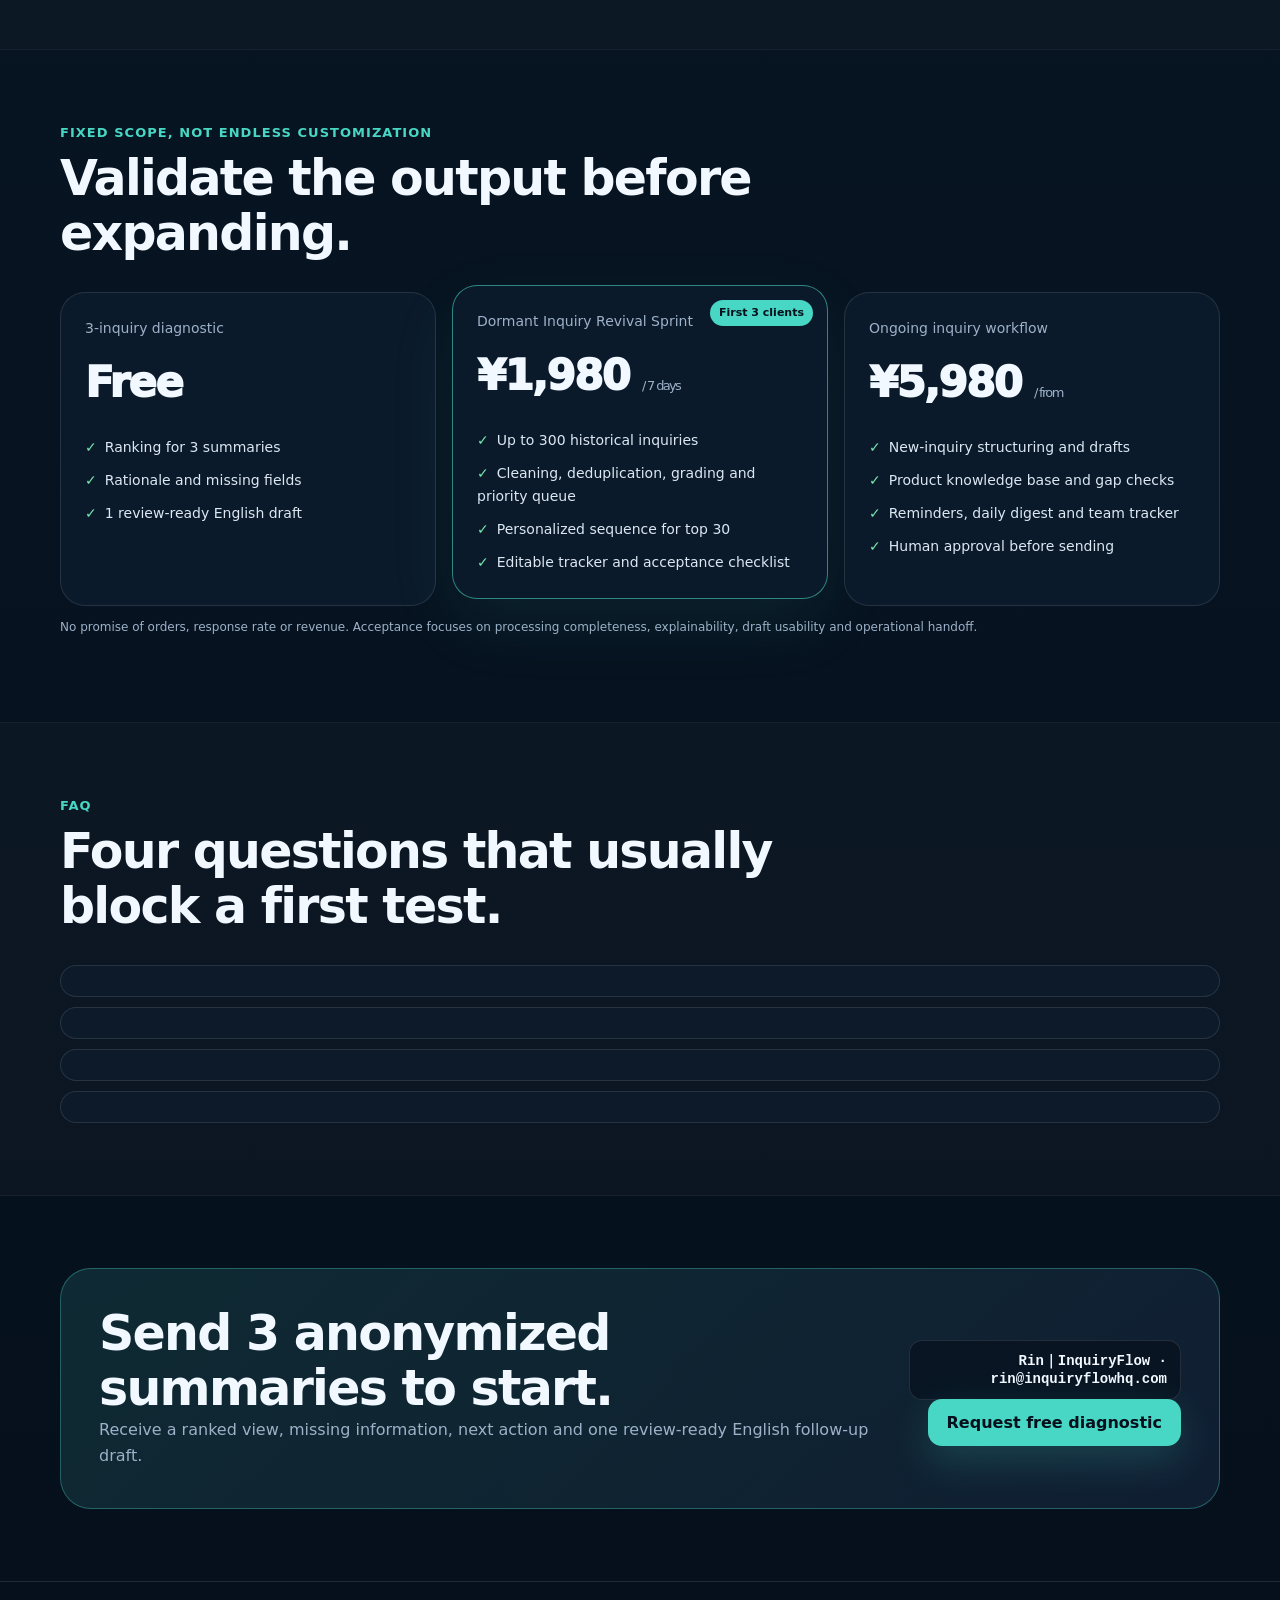
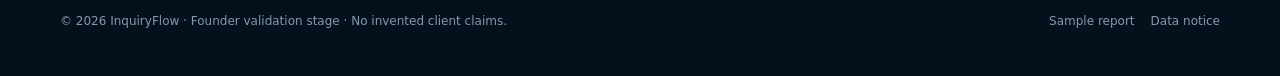
==== commit 5476180b: "Use branded InquiryFlow email" ====
--- a/index.html
+++ b/index.html
@@ -1,12 +1,12 @@
 <!doctype html>
-<html lang="zh-CN"><head><meta charset="utf-8"><meta name="viewport" content="width=device-width,initial-scale=1"><title>询流 InquiryFlow｜外贸旧询盘机会诊断</title><meta name="description" content="把沉睡的外贸询盘整理成可执行的优先跟进队列、缺失信息清单和待审核英文复联草稿。先免费诊断 3 条脱敏摘要。"><meta name="theme-color" content="#06101d"><link rel="icon" href="assets/favicon.svg" type="image/svg+xml"><link rel="stylesheet" href="assets/styles.css"><meta property="og:title" content="InquiryFlow｜Dormant Export Inquiry Diagnostic"><meta property="og:description" content="Rank dormant B2B export inquiries, surface missing information and prepare human-reviewed follow-up drafts."><meta property="og:type" content="website"><script type="application/ld+json">{"@context":"https://schema.org","@type":"ProfessionalService","name":"InquiryFlow","description":"Dormant B2B export inquiry diagnostic and follow-up workflow service","email":"rinp1998@gmail.com","areaServed":"CN"}</script></head>
+<html lang="zh-CN"><head><meta charset="utf-8"><meta name="viewport" content="width=device-width,initial-scale=1"><title>询流 InquiryFlow｜外贸旧询盘机会诊断</title><meta name="description" content="把沉睡的外贸询盘整理成可执行的优先跟进队列、缺失信息清单和待审核英文复联草稿。先免费诊断 3 条脱敏摘要。"><meta name="theme-color" content="#06101d"><link rel="icon" href="assets/favicon.svg" type="image/svg+xml"><link rel="stylesheet" href="assets/styles.css"><meta property="og:title" content="InquiryFlow｜Dormant Export Inquiry Diagnostic"><meta property="og:description" content="Rank dormant B2B export inquiries, surface missing information and prepare human-reviewed follow-up drafts."><meta property="og:type" content="website"><script type="application/ld+json">{"@context":"https://schema.org","@type":"ProfessionalService","name":"InquiryFlow","description":"Dormant B2B export inquiry diagnostic and follow-up workflow service","email":"rin@inquiryflowhq.com","areaServed":"CN"}</script></head>
 <body data-lang="zh"><a class="skip" href="#main">Skip to content</a>
-<header class="topbar"><div class="wrap nav"><a class="brand" href="index.html"><span class="logo">询</span><span>询流 InquiryFlow</span></a><nav class="navlinks"><a href="#how"><span class="lang-zh">流程</span><span class="lang-en">How it works</span></a><a href="#sample"><span class="lang-zh">样本报告</span><span class="lang-en">Sample report</span></a><a href="#safety"><span class="lang-zh">数据边界</span><span class="lang-en">Data safety</span></a><span class="lang-switch"><button type="button" data-set-lang="zh">中</button><button type="button" data-set-lang="en">EN</button></span><a class="nav-cta lang-zh" href="mailto:rinp1998@gmail.com?subject=%E7%94%B3%E8%AF%B7%E5%85%8D%E8%B4%B9%203%20%E6%9D%A1%E6%97%A7%E8%AF%A2%E7%9B%98%E8%AF%8A%E6%96%AD&body=%E6%82%A8%E5%A5%BD%EF%BC%8C%E6%88%91%E6%83%B3%E7%94%B3%E8%AF%B7%E5%85%8D%E8%B4%B9%E5%88%86%E6%9E%90%203%20%E6%9D%A1%E5%B7%B2%E8%84%B1%E6%95%8F%E7%9A%84%E6%97%A7%E8%AF%A2%E7%9B%98%E6%91%98%E8%A6%81%E3%80%82%0A%0A%E5%85%AC%E5%8F%B8%E4%BA%A7%E5%93%81%EF%BC%9A%0A%E8%AF%A2%E7%9B%98%E6%9D%A5%E6%BA%90%EF%BC%9A%0A%E6%88%91%E4%BC%9A%E5%88%A0%E9%99%A4%E5%A7%93%E5%90%8D%E3%80%81%E9%82%AE%E7%AE%B1%E3%80%81%E7%94%B5%E8%AF%9D%E3%80%81WhatsApp%2F%E5%BE%AE%E4%BF%A1%E7%AD%89%E4%B8%AA%E4%BA%BA%E4%BF%A1%E6%81%AF%E3%80%82%0A%0A%E8%AF%B7%E5%91%8A%E8%AF%89%E6%88%91%E5%8F%AF%E4%BB%A5%E7%9B%B4%E6%8E%A5%E7%B2%98%E8%B4%B4%E5%88%B0%E9%82%AE%E4%BB%B6%E9%87%8C%EF%BC%8C%E8%BF%98%E6%98%AF%E4%BD%BF%E7%94%A8%E6%A8%A1%E6%9D%BF%E3%80%82">免费诊断 3 条</a><a class="nav-cta lang-en" href="mailto:rinp1998@gmail.com?subject=Request%3A%20free%203-inquiry%20diagnostic&body=Hello%2C%20I%20would%20like%20a%20free%20diagnostic%20for%203%20anonymized%20dormant%20inquiry%20summaries.%0A%0ACompany%20products%3A%0AInquiry%20source%3A%0AI%20will%20remove%20names%2C%20email%20addresses%2C%20phone%20numbers%20and%20messaging%20handles.%0A%0APlease%20let%20me%20know%20whether%20I%20should%20paste%20the%20summaries%20in%20the%20email%20or%20use%20the%20template.">Free 3-inquiry check</a></nav></div></header>
-<main id="main"><section class="hero"><div class="wrap hero-grid"><div><div class="eyebrow"><span class="dotlive"></span><span class="lang-zh">创始客户验证阶段 · Founder Validation</span><span class="lang-en">Founder validation stage</span></div><h1 class="lang-zh">把沉睡询盘，<br>变成下一步明确的机会队列。</h1><h1 class="lang-en">Turn dormant inquiries into a ranked, actionable follow-up queue.</h1><p class="lead lang-zh">不是再生成一封泛泛的英文邮件。InquiryFlow 先判断谁值得跟、为什么值得跟、还缺什么，再生成必须由业务员审核的复联草稿。</p><p class="lead lang-en">Not another generic email writer. InquiryFlow first ranks the opportunity, explains why, identifies missing information, then prepares a follow-up draft that still requires human approval.</p><div class="actions"><a class="btn primary lang-zh" href="mailto:rinp1998@gmail.com?subject=%E7%94%B3%E8%AF%B7%E5%85%8D%E8%B4%B9%203%20%E6%9D%A1%E6%97%A7%E8%AF%A2%E7%9B%98%E8%AF%8A%E6%96%AD&body=%E6%82%A8%E5%A5%BD%EF%BC%8C%E6%88%91%E6%83%B3%E7%94%B3%E8%AF%B7%E5%85%8D%E8%B4%B9%E5%88%86%E6%9E%90%203%20%E6%9D%A1%E5%B7%B2%E8%84%B1%E6%95%8F%E7%9A%84%E6%97%A7%E8%AF%A2%E7%9B%98%E6%91%98%E8%A6%81%E3%80%82%0A%0A%E5%85%AC%E5%8F%B8%E4%BA%A7%E5%93%81%EF%BC%9A%0A%E8%AF%A2%E7%9B%98%E6%9D%A5%E6%BA%90%EF%BC%9A%0A%E6%88%91%E4%BC%9A%E5%88%A0%E9%99%A4%E5%A7%93%E5%90%8D%E3%80%81%E9%82%AE%E7%AE%B1%E3%80%81%E7%94%B5%E8%AF%9D%E3%80%81WhatsApp%2F%E5%BE%AE%E4%BF%A1%E7%AD%89%E4%B8%AA%E4%BA%BA%E4%BF%A1%E6%81%AF%E3%80%82%0A%0A%E8%AF%B7%E5%91%8A%E8%AF%89%E6%88%91%E5%8F%AF%E4%BB%A5%E7%9B%B4%E6%8E%A5%E7%B2%98%E8%B4%B4%E5%88%B0%E9%82%AE%E4%BB%B6%E9%87%8C%EF%BC%8C%E8%BF%98%E6%98%AF%E4%BD%BF%E7%94%A8%E6%A8%A1%E6%9D%BF%E3%80%82">免费诊断 3 条脱敏摘要</a><a class="btn primary lang-en" href="mailto:rinp1998@gmail.com?subject=Request%3A%20free%203-inquiry%20diagnostic&body=Hello%2C%20I%20would%20like%20a%20free%20diagnostic%20for%203%20anonymized%20dormant%20inquiry%20summaries.%0A%0ACompany%20products%3A%0AInquiry%20source%3A%0AI%20will%20remove%20names%2C%20email%20addresses%2C%20phone%20numbers%20and%20messaging%20handles.%0A%0APlease%20let%20me%20know%20whether%20I%20should%20paste%20the%20summaries%20in%20the%20email%20or%20use%20the%20template.">Free diagnostic for 3 anonymized summaries</a><a class="btn secondary lang-zh" href="sample-report.html">查看虚构样本报告</a><a class="btn secondary lang-en" href="sample-report.html">View fictional sample report</a></div><div class="trust-row"><span class="chip lang-zh">无需连接邮箱</span><span class="chip lang-en">No mailbox connection</span><span class="chip lang-zh">本地优先处理</span><span class="chip lang-en">Local-first processing</span><span class="chip lang-zh">默认不自动发送</span><span class="chip lang-en">No automatic sending</span><span class="chip lang-zh">价格与交期人工确认</span><span class="chip lang-en">Human-confirmed commitments</span></div></div><aside class="hero-card"><div class="mail-card"><div class="mail-meta"><span class="lang-zh">7 个月前收到</span><span class="lang-en">Received 7 months ago</span><span>Inbox / Archived</span></div><div class="mail-title">Need 1,000 bottles/hour filling line for Saudi Arabia</div><div class="mini">PET bottle · 380V · delivery target · quotation requested</div></div><div class="result-card"><div class="result-top"><div><span class="pill lang-zh">建议优先唤醒</span><span class="pill lang-en">Priority reactivation</span><h3 class="lang-zh" style="margin:10px 0 2px">商业意图明确，信息接近可执行</h3><h3 class="lang-en" style="margin:10px 0 2px">Clear buying intent; close to actionable</h3><div class="mini lang-zh">缺失：瓶型尺寸、液体黏度、贸易术语</div><div class="mini lang-en">Missing: bottle dimensions, viscosity, shipping term</div></div><div class="score">91</div></div></div></aside></div></section>
+<header class="topbar"><div class="wrap nav"><a class="brand" href="index.html"><span class="logo">询</span><span>询流 InquiryFlow</span></a><nav class="navlinks"><a href="#how"><span class="lang-zh">流程</span><span class="lang-en">How it works</span></a><a href="#sample"><span class="lang-zh">样本报告</span><span class="lang-en">Sample report</span></a><a href="#safety"><span class="lang-zh">数据边界</span><span class="lang-en">Data safety</span></a><span class="lang-switch"><button type="button" data-set-lang="zh">中</button><button type="button" data-set-lang="en">EN</button></span><a class="nav-cta lang-zh" href="mailto:rin@inquiryflowhq.com?subject=%E7%94%B3%E8%AF%B7%E5%85%8D%E8%B4%B9%203%20%E6%9D%A1%E6%97%A7%E8%AF%A2%E7%9B%98%E8%AF%8A%E6%96%AD&body=%E6%82%A8%E5%A5%BD%EF%BC%8C%E6%88%91%E6%83%B3%E7%94%B3%E8%AF%B7%E5%85%8D%E8%B4%B9%E5%88%86%E6%9E%90%203%20%E6%9D%A1%E5%B7%B2%E8%84%B1%E6%95%8F%E7%9A%84%E6%97%A7%E8%AF%A2%E7%9B%98%E6%91%98%E8%A6%81%E3%80%82%0A%0A%E5%85%AC%E5%8F%B8%E4%BA%A7%E5%93%81%EF%BC%9A%0A%E8%AF%A2%E7%9B%98%E6%9D%A5%E6%BA%90%EF%BC%9A%0A%E6%88%91%E4%BC%9A%E5%88%A0%E9%99%A4%E5%A7%93%E5%90%8D%E3%80%81%E9%82%AE%E7%AE%B1%E3%80%81%E7%94%B5%E8%AF%9D%E3%80%81WhatsApp%2F%E5%BE%AE%E4%BF%A1%E7%AD%89%E4%B8%AA%E4%BA%BA%E4%BF%A1%E6%81%AF%E3%80%82%0A%0A%E8%AF%B7%E5%91%8A%E8%AF%89%E6%88%91%E5%8F%AF%E4%BB%A5%E7%9B%B4%E6%8E%A5%E7%B2%98%E8%B4%B4%E5%88%B0%E9%82%AE%E4%BB%B6%E9%87%8C%EF%BC%8C%E8%BF%98%E6%98%AF%E4%BD%BF%E7%94%A8%E6%A8%A1%E6%9D%BF%E3%80%82">免费诊断 3 条</a><a class="nav-cta lang-en" href="mailto:rin@inquiryflowhq.com?subject=Request%3A%20free%203-inquiry%20diagnostic&body=Hello%2C%20I%20would%20like%20a%20free%20diagnostic%20for%203%20anonymized%20dormant%20inquiry%20summaries.%0A%0ACompany%20products%3A%0AInquiry%20source%3A%0AI%20will%20remove%20names%2C%20email%20addresses%2C%20phone%20numbers%20and%20messaging%20handles.%0A%0APlease%20let%20me%20know%20whether%20I%20should%20paste%20the%20summaries%20in%20the%20email%20or%20use%20the%20template.">Free 3-inquiry check</a></nav></div></header>
+<main id="main"><section class="hero"><div class="wrap hero-grid"><div><div class="eyebrow"><span class="dotlive"></span><span class="lang-zh">创始客户验证阶段 · Founder Validation</span><span class="lang-en">Founder validation stage</span></div><h1 class="lang-zh">把沉睡询盘，<br>变成下一步明确的机会队列。</h1><h1 class="lang-en">Turn dormant inquiries into a ranked, actionable follow-up queue.</h1><p class="lead lang-zh">不是再生成一封泛泛的英文邮件。InquiryFlow 先判断谁值得跟、为什么值得跟、还缺什么，再生成必须由业务员审核的复联草稿。</p><p class="lead lang-en">Not another generic email writer. InquiryFlow first ranks the opportunity, explains why, identifies missing information, then prepares a follow-up draft that still requires human approval.</p><div class="actions"><a class="btn primary lang-zh" href="mailto:rin@inquiryflowhq.com?subject=%E7%94%B3%E8%AF%B7%E5%85%8D%E8%B4%B9%203%20%E6%9D%A1%E6%97%A7%E8%AF%A2%E7%9B%98%E8%AF%8A%E6%96%AD&body=%E6%82%A8%E5%A5%BD%EF%BC%8C%E6%88%91%E6%83%B3%E7%94%B3%E8%AF%B7%E5%85%8D%E8%B4%B9%E5%88%86%E6%9E%90%203%20%E6%9D%A1%E5%B7%B2%E8%84%B1%E6%95%8F%E7%9A%84%E6%97%A7%E8%AF%A2%E7%9B%98%E6%91%98%E8%A6%81%E3%80%82%0A%0A%E5%85%AC%E5%8F%B8%E4%BA%A7%E5%93%81%EF%BC%9A%0A%E8%AF%A2%E7%9B%98%E6%9D%A5%E6%BA%90%EF%BC%9A%0A%E6%88%91%E4%BC%9A%E5%88%A0%E9%99%A4%E5%A7%93%E5%90%8D%E3%80%81%E9%82%AE%E7%AE%B1%E3%80%81%E7%94%B5%E8%AF%9D%E3%80%81WhatsApp%2F%E5%BE%AE%E4%BF%A1%E7%AD%89%E4%B8%AA%E4%BA%BA%E4%BF%A1%E6%81%AF%E3%80%82%0A%0A%E8%AF%B7%E5%91%8A%E8%AF%89%E6%88%91%E5%8F%AF%E4%BB%A5%E7%9B%B4%E6%8E%A5%E7%B2%98%E8%B4%B4%E5%88%B0%E9%82%AE%E4%BB%B6%E9%87%8C%EF%BC%8C%E8%BF%98%E6%98%AF%E4%BD%BF%E7%94%A8%E6%A8%A1%E6%9D%BF%E3%80%82">免费诊断 3 条脱敏摘要</a><a class="btn primary lang-en" href="mailto:rin@inquiryflowhq.com?subject=Request%3A%20free%203-inquiry%20diagnostic&body=Hello%2C%20I%20would%20like%20a%20free%20diagnostic%20for%203%20anonymized%20dormant%20inquiry%20summaries.%0A%0ACompany%20products%3A%0AInquiry%20source%3A%0AI%20will%20remove%20names%2C%20email%20addresses%2C%20phone%20numbers%20and%20messaging%20handles.%0A%0APlease%20let%20me%20know%20whether%20I%20should%20paste%20the%20summaries%20in%20the%20email%20or%20use%20the%20template.">Free diagnostic for 3 anonymized summaries</a><a class="btn secondary lang-zh" href="sample-report.html">查看虚构样本报告</a><a class="btn secondary lang-en" href="sample-report.html">View fictional sample report</a></div><div class="trust-row"><span class="chip lang-zh">无需连接邮箱</span><span class="chip lang-en">No mailbox connection</span><span class="chip lang-zh">本地优先处理</span><span class="chip lang-en">Local-first processing</span><span class="chip lang-zh">默认不自动发送</span><span class="chip lang-en">No automatic sending</span><span class="chip lang-zh">价格与交期人工确认</span><span class="chip lang-en">Human-confirmed commitments</span></div></div><aside class="hero-card"><div class="mail-card"><div class="mail-meta"><span class="lang-zh">7 个月前收到</span><span class="lang-en">Received 7 months ago</span><span>Inbox / Archived</span></div><div class="mail-title">Need 1,000 bottles/hour filling line for Saudi Arabia</div><div class="mini">PET bottle · 380V · delivery target · quotation requested</div></div><div class="result-card"><div class="result-top"><div><span class="pill lang-zh">建议优先唤醒</span><span class="pill lang-en">Priority reactivation</span><h3 class="lang-zh" style="margin:10px 0 2px">商业意图明确，信息接近可执行</h3><h3 class="lang-en" style="margin:10px 0 2px">Clear buying intent; close to actionable</h3><div class="mini lang-zh">缺失：瓶型尺寸、液体黏度、贸易术语</div><div class="mini lang-en">Missing: bottle dimensions, viscosity, shipping term</div></div><div class="score">91</div></div></div></aside></div></section>
 <section class="section alt" id="how"><div class="wrap"><div class="section-head"><div class="kicker lang-zh">低门槛验证</div><div class="kicker lang-en">Low-friction validation</div><h2 class="lang-zh">先用 3 条摘要，验证判断是否真的省时间。</h2><h2 class="lang-en">Start with 3 summaries and test whether the analysis actually saves time.</h2><p class="lang-zh">不要求导出邮箱，也不要求整理十几列 Excel。直接复制三段已经脱敏的询盘摘要即可。</p><p class="lang-en">No mailbox export and no complicated spreadsheet. Paste three anonymized inquiry summaries directly into an email.</p></div><div class="grid3"><div class="card"><div class="num">01 · INPUT</div><h3 class="lang-zh">发送 3 条脱敏摘要</h3><h3 class="lang-en">Send 3 anonymized summaries</h3><p class="lang-zh">保留产品、国家、产能、尺寸、时间与历史进展；删除姓名、邮箱、电话和通讯账号。</p><p class="lang-en">Keep product, country, capacity, dimensions, timeline and prior status. Remove names and personal contact data.</p></div><div class="card"><div class="num">02 · DIAGNOSE</div><h3 class="lang-zh">返回机会排序与缺口</h3><h3 class="lang-en">Receive ranking and gaps</h3><p class="lang-zh">每条给出 A/B/C/无效分级、理由、缺失信息与下一步动作。</p><p class="lang-en">Each item receives a grade, rationale, missing-information list and next action.</p></div><div class="card"><div class="num">03 · REVIEW</div><h3 class="lang-zh">附 1 封待审核复联稿</h3><h3 class="lang-en">Get one review-ready draft</h3><p class="lang-zh">草稿不会替企业承诺价格、交期、认证或技术能力，必须由授权人员确认。</p><p class="lang-en">The draft does not invent price, lead time, certification or capability, and must be reviewed by an authorized person.</p></div></div></div></section>
 <section class="section" id="sample"><div class="wrap"><div class="section-head"><div class="kicker lang-zh">可检查的结果</div><div class="kicker lang-en">Inspectable output</div><h2 class="lang-zh">你看到的不只是一个分数。</h2><h2 class="lang-en">You receive more than a score.</h2><p class="lang-zh">报告会保留判断依据、缺失字段、建议动作和草稿边界，方便外贸经理直接与内部经验对照。</p><p class="lang-en">The report preserves its rationale, missing fields, next action and draft guardrails so a sales manager can compare it with internal judgment.</p></div><div class="sample-grid"><div class="sample-panel"><h3 class="lang-zh">可以直接这样发给我们</h3><h3 class="lang-en">This is enough to start</h3><div class="input-sample"><div class="sample-line"><b>Inquiry 1</b><span>Juice filling line · Saudi Arabia · 1,000 BPH · 380V · asked for quotation · silent for 4 months</span></div><div class="sample-line"><b>Inquiry 2</b><span>Premade pouch machine · Kenya · spice powder · previous proposal may restart · missing target capacity</span></div><div class="sample-line"><b>Inquiry 3</b><span>SEO guest post and backlink offer · no machinery requirement</span></div></div><p class="note lang-zh">以上均为虚构示例。真实样本应删除姓名、邮箱、电话、WhatsApp/微信及其他个人标识。</p><p class="note lang-en">All examples are fictional. Remove names, emails, phone numbers, messaging handles and other personal identifiers from real samples.</p><div class="actions" style="margin-top:18px"><a class="btn primary lang-zh" href="sample-report.html">打开完整样本报告</a><a class="btn primary lang-en" href="sample-report.html">Open full sample report</a><a class="btn secondary lang-zh" href="downloads/InquiryFlow_3_inquiry_template.xlsx" download>下载 Excel 模板</a><a class="btn secondary lang-en" href="downloads/InquiryFlow_3_inquiry_template.xlsx" download>Download Excel template</a><a class="text-link lang-zh" href="downloads/InquiryFlow_3_inquiry_template.csv" download>或下载 CSV</a><a class="text-link lang-en" href="downloads/InquiryFlow_3_inquiry_template.csv" download>or download CSV</a></div></div><div class="sample-panel"><h3 class="lang-zh">虚构样本输出</h3><h3 class="lang-en">Fictional sample output</h3><div class="report-preview"><div class="report-row"><div class="grade a">A</div><div><strong>Juice filling line</strong><small class="lang-zh">规格与时间窗口较完整，建议优先复联</small><small class="lang-en">Good specification and timeline signals; prioritize</small></div><em>100</em></div><div class="report-row"><div class="grade b">B</div><div><strong>Premade pouch machine</strong><small class="lang-zh">有重启信号，但仍缺产能、电制与采购时间</small><small class="lang-en">Restart signal exists; capacity, power and timeline missing</small></div><em>75</em></div><div class="report-row"><div class="grade x">×</div><div><strong>SEO backlink offer</strong><small class="lang-zh">非买家营销信息，建议归档</small><small class="lang-en">Non-buyer marketing message; archive</small></div><em>5</em></div></div><div class="validation lang-zh" style="margin-top:16px">透明说明：当前处于创始客户验证阶段，尚不展示虚构客户、虚构评价或虚构成交数据。</div><div class="validation lang-en" style="margin-top:16px">Transparency: this service is in founder validation. No invented clients, testimonials or revenue claims are shown.</div></div></div></div></section>
 <section class="section alt" id="safety"><div class="wrap"><div class="section-head"><div class="kicker lang-zh">数据与发送边界</div><div class="kicker lang-en">Data and sending boundaries</div><h2 class="lang-zh">先把权限关在笼子里，再谈自动化。</h2><h2 class="lang-en">Constrain permissions first, then automate.</h2></div><div class="safety"><div class="safe-card"><h3 class="lang-zh">默认采用</h3><h3 class="lang-en">Default safeguards</h3><ul><li class="lang-zh">只接收已脱敏摘要或授权导出文件</li><li class="lang-en">Only anonymized summaries or authorized exports</li><li class="lang-zh">不要求邮箱或 CRM 登录权限</li><li class="lang-en">No mailbox or CRM login required</li><li class="lang-zh">所有外发草稿必须人工审核</li><li class="lang-en">Every outbound draft requires human review</li><li class="lang-zh">价格、交期、认证与合同条款不由模型决定</li><li class="lang-en">Models do not decide price, lead time, certification or contract terms</li></ul></div><div class="safe-card"><h3 class="lang-zh">明确不做</h3><h3 class="lang-en">Out of scope</h3><ul><li class="lang-zh">抓取、购买或猜测私人联系方式</li><li class="lang-en">Scraping, buying or guessing personal contact data</li><li class="lang-zh">未经授权自动群发或接管账号</li><li class="lang-en">Unauthorized bulk sending or account takeover</li><li class="lang-zh">虚构客户案例、回复率或营收提升</li><li class="lang-en">Invented customer stories, response rates or revenue claims</li><li class="lang-zh">医疗、金融等高风险自动销售决策</li><li class="lang-en">High-risk automated sales decisions in medical or financial contexts</li></ul></div></div><p class="note"><a href="privacy.html" style="color:var(--teal)"><span class="lang-zh">查看完整数据处理与删除说明 →</span><span class="lang-en">Read the full data-handling and deletion notice →</span></a></p></div></section>
 <section class="section" id="pricing"><div class="wrap"><div class="section-head"><div class="kicker lang-zh">固定范围，不做无底洞定制</div><div class="kicker lang-en">Fixed scope, not endless customization</div><h2 class="lang-zh">先验证结果，再决定是否扩大。</h2><h2 class="lang-en">Validate the output before expanding.</h2></div><div class="pricing"><div class="price-card"><div class="price-name lang-zh">3 条脱敏诊断</div><div class="price-name lang-en">3-inquiry diagnostic</div><div class="price"><span class="lang-zh">免费</span><span class="lang-en">Free</span></div><ul><li class="lang-zh">3 条摘要机会分级</li><li class="lang-en">Ranking for 3 summaries</li><li class="lang-zh">理由与缺失信息</li><li class="lang-en">Rationale and missing fields</li><li class="lang-zh">1 封待审核英文复联稿</li><li class="lang-en">1 review-ready English draft</li></ul></div><div class="price-card featured"><div class="ribbon lang-zh">首批 3 家</div><div class="ribbon lang-en">First 3 clients</div><div class="price-name lang-zh">沉睡询盘复活 Sprint</div><div class="price-name lang-en">Dormant Inquiry Revival Sprint</div><div class="price">¥1,980 <small>/ 7 days</small></div><ul><li class="lang-zh">最多 300 条历史询盘</li><li class="lang-en">Up to 300 historical inquiries</li><li class="lang-zh">清洗、去重、分级与优先队列</li><li class="lang-en">Cleaning, deduplication, grading and priority queue</li><li class="lang-zh">Top 30 个性化跟进序列</li><li class="lang-en">Personalized sequence for top 30</li><li class="lang-zh">可编辑看板与验收说明</li><li class="lang-en">Editable tracker and acceptance checklist</li></ul></div><div class="price-card"><div class="price-name lang-zh">持续询盘跟进系统</div><div class="price-name lang-en">Ongoing inquiry workflow</div><div class="price">¥5,980 <small>/ from</small></div><ul><li class="lang-zh">新询盘结构化与草稿</li><li class="lang-en">New-inquiry structuring and drafts</li><li class="lang-zh">产品知识库与缺口检查</li><li class="lang-en">Product knowledge base and gap checks</li><li class="lang-zh">跟进提醒、日报与团队看板</li><li class="lang-en">Reminders, daily digest and team tracker</li><li class="lang-zh">默认人工批准后发送</li><li class="lang-en">Human approval before sending</li></ul></div></div><p class="note lang-zh">不承诺订单数、回复率或营收。验收围绕处理完整性、判断可解释性、草稿可用性和看板可执行性。</p><p class="note lang-en">No promise of orders, response rate or revenue. Acceptance focuses on processing completeness, explainability, draft usability and operational handoff.</p></div></section>
 <section class="section alt"><div class="wrap"><div class="section-head"><div class="kicker">FAQ</div><h2 class="lang-zh">先回答最容易卡住的四件事。</h2><h2 class="lang-en">Four questions that usually block a first test.</h2></div><div class="faq"><details><summary class="lang-zh">必须整理完整邮件吗？</summary><summary class="lang-en">Do I need to prepare full email threads?</summary><p class="lang-zh">不需要。首测只要三段脱敏摘要，写明产品、国家、关键参数、是否报价和最后一次跟进结果即可。</p><p class="lang-en">No. For the first test, three anonymized summaries with product, country, key parameters, quotation status and last follow-up outcome are enough.</p></details><details><summary class="lang-zh">会自动联系我的客户吗？</summary><summary class="lang-en">Will InquiryFlow contact my buyers automatically?</summary><p class="lang-zh">不会。免费诊断和 Sprint 默认只输出草稿与队列，发送权仍由企业授权人员掌握。</p><p class="lang-en">No. The diagnostic and Sprint output drafts and queues only. Sending authority stays with your team.</p></details><details><summary class="lang-zh">可以处理中文、英文混合内容吗？</summary><summary class="lang-en">Can it handle mixed Chinese and English records?</summary><p class="lang-zh">可以，但样本中仍应删除个人信息，并说明原始语言和产品类别。</p><p class="lang-en">Yes, provided personal identifiers are removed and the original language and product category are stated.</p></details><details><summary class="lang-zh">为什么不承诺回复率？</summary><summary class="lang-en">Why is no response-rate guarantee offered?</summary><p class="lang-zh">回复还受到产品、价格、市场时机、原始客户质量和发件域名信誉影响。我们只承诺可验收的分析与交付质量，不把不可控变量包装成保证。</p><p class="lang-en">Replies depend on product, price, timing, original lead quality and sender reputation. We commit to inspectable analysis and deliverables, not uncontrollable outcomes.</p></details></div></div></section>
-<section class="section" id="contact"><div class="wrap"><div class="cta"><div><h2 class="lang-zh">直接发 3 条脱敏摘要即可。</h2><h2 class="lang-en">Send 3 anonymized summaries to start.</h2><p class="lang-zh">我们返回机会排序、缺失信息、下一步和 1 封待审核英文复联草稿。</p><p class="lang-en">Receive a ranked view, missing information, next action and one review-ready English follow-up draft.</p></div><div class="contact"><div class="email-tag">Rin｜InquiryFlow · rinp1998@gmail.com</div><br><a class="btn primary lang-zh" href="mailto:rinp1998@gmail.com?subject=%E7%94%B3%E8%AF%B7%E5%85%8D%E8%B4%B9%203%20%E6%9D%A1%E6%97%A7%E8%AF%A2%E7%9B%98%E8%AF%8A%E6%96%AD&body=%E6%82%A8%E5%A5%BD%EF%BC%8C%E6%88%91%E6%83%B3%E7%94%B3%E8%AF%B7%E5%85%8D%E8%B4%B9%E5%88%86%E6%9E%90%203%20%E6%9D%A1%E5%B7%B2%E8%84%B1%E6%95%8F%E7%9A%84%E6%97%A7%E8%AF%A2%E7%9B%98%E6%91%98%E8%A6%81%E3%80%82%0A%0A%E5%85%AC%E5%8F%B8%E4%BA%A7%E5%93%81%EF%BC%9A%0A%E8%AF%A2%E7%9B%98%E6%9D%A5%E6%BA%90%EF%BC%9A%0A%E6%88%91%E4%BC%9A%E5%88%A0%E9%99%A4%E5%A7%93%E5%90%8D%E3%80%81%E9%82%AE%E7%AE%B1%E3%80%81%E7%94%B5%E8%AF%9D%E3%80%81WhatsApp%2F%E5%BE%AE%E4%BF%A1%E7%AD%89%E4%B8%AA%E4%BA%BA%E4%BF%A1%E6%81%AF%E3%80%82%0A%0A%E8%AF%B7%E5%91%8A%E8%AF%89%E6%88%91%E5%8F%AF%E4%BB%A5%E7%9B%B4%E6%8E%A5%E7%B2%98%E8%B4%B4%E5%88%B0%E9%82%AE%E4%BB%B6%E9%87%8C%EF%BC%8C%E8%BF%98%E6%98%AF%E4%BD%BF%E7%94%A8%E6%A8%A1%E6%9D%BF%E3%80%82">申请免费诊断</a><a class="btn primary lang-en" href="mailto:rinp1998@gmail.com?subject=Request%3A%20free%203-inquiry%20diagnostic&body=Hello%2C%20I%20would%20like%20a%20free%20diagnostic%20for%203%20anonymized%20dormant%20inquiry%20summaries.%0A%0ACompany%20products%3A%0AInquiry%20source%3A%0AI%20will%20remove%20names%2C%20email%20addresses%2C%20phone%20numbers%20and%20messaging%20handles.%0A%0APlease%20let%20me%20know%20whether%20I%20should%20paste%20the%20summaries%20in%20the%20email%20or%20use%20the%20template.">Request free diagnostic</a></div></div></div></section></main>
-<footer class="footer"><div class="wrap footer-grid"><div>© 2026 InquiryFlow · Founder validation stage · No invented client claims.</div><div class="legal-links"><a href="sample-report.html"><span class="lang-zh">样本报告</span><span class="lang-en">Sample report</span></a><a href="privacy.html"><span class="lang-zh">数据说明</span><span class="lang-en">Data notice</span></a></div></div></footer><script src="assets/site.js"></script></body></html>+<section class="section" id="contact"><div class="wrap"><div class="cta"><div><h2 class="lang-zh">直接发 3 条脱敏摘要即可。</h2><h2 class="lang-en">Send 3 anonymized summaries to start.</h2><p class="lang-zh">我们返回机会排序、缺失信息、下一步和 1 封待审核英文复联草稿。</p><p class="lang-en">Receive a ranked view, missing information, next action and one review-ready English follow-up draft.</p></div><div class="contact"><div class="email-tag">Rin｜InquiryFlow · rin@inquiryflowhq.com</div><br><a class="btn primary lang-zh" href="mailto:rin@inquiryflowhq.com?subject=%E7%94%B3%E8%AF%B7%E5%85%8D%E8%B4%B9%203%20%E6%9D%A1%E6%97%A7%E8%AF%A2%E7%9B%98%E8%AF%8A%E6%96%AD&body=%E6%82%A8%E5%A5%BD%EF%BC%8C%E6%88%91%E6%83%B3%E7%94%B3%E8%AF%B7%E5%85%8D%E8%B4%B9%E5%88%86%E6%9E%90%203%20%E6%9D%A1%E5%B7%B2%E8%84%B1%E6%95%8F%E7%9A%84%E6%97%A7%E8%AF%A2%E7%9B%98%E6%91%98%E8%A6%81%E3%80%82%0A%0A%E5%85%AC%E5%8F%B8%E4%BA%A7%E5%93%81%EF%BC%9A%0A%E8%AF%A2%E7%9B%98%E6%9D%A5%E6%BA%90%EF%BC%9A%0A%E6%88%91%E4%BC%9A%E5%88%A0%E9%99%A4%E5%A7%93%E5%90%8D%E3%80%81%E9%82%AE%E7%AE%B1%E3%80%81%E7%94%B5%E8%AF%9D%E3%80%81WhatsApp%2F%E5%BE%AE%E4%BF%A1%E7%AD%89%E4%B8%AA%E4%BA%BA%E4%BF%A1%E6%81%AF%E3%80%82%0A%0A%E8%AF%B7%E5%91%8A%E8%AF%89%E6%88%91%E5%8F%AF%E4%BB%A5%E7%9B%B4%E6%8E%A5%E7%B2%98%E8%B4%B4%E5%88%B0%E9%82%AE%E4%BB%B6%E9%87%8C%EF%BC%8C%E8%BF%98%E6%98%AF%E4%BD%BF%E7%94%A8%E6%A8%A1%E6%9D%BF%E3%80%82">申请免费诊断</a><a class="btn primary lang-en" href="mailto:rin@inquiryflowhq.com?subject=Request%3A%20free%203-inquiry%20diagnostic&body=Hello%2C%20I%20would%20like%20a%20free%20diagnostic%20for%203%20anonymized%20dormant%20inquiry%20summaries.%0A%0ACompany%20products%3A%0AInquiry%20source%3A%0AI%20will%20remove%20names%2C%20email%20addresses%2C%20phone%20numbers%20and%20messaging%20handles.%0A%0APlease%20let%20me%20know%20whether%20I%20should%20paste%20the%20summaries%20in%20the%20email%20or%20use%20the%20template.">Request free diagnostic</a></div></div></div></section></main>
+<footer class="footer"><div class="wrap footer-grid"><div>© 2026 InquiryFlow · Founder validation stage · No invented client claims.</div><div class="legal-links"><a href="sample-report.html"><span class="lang-zh">样本报告</span><span class="lang-en">Sample report</span></a><a href="privacy.html"><span class="lang-zh">数据说明</span><span class="lang-en">Data notice</span></a></div></div></footer><script src="assets/site.js"></script></body></html>
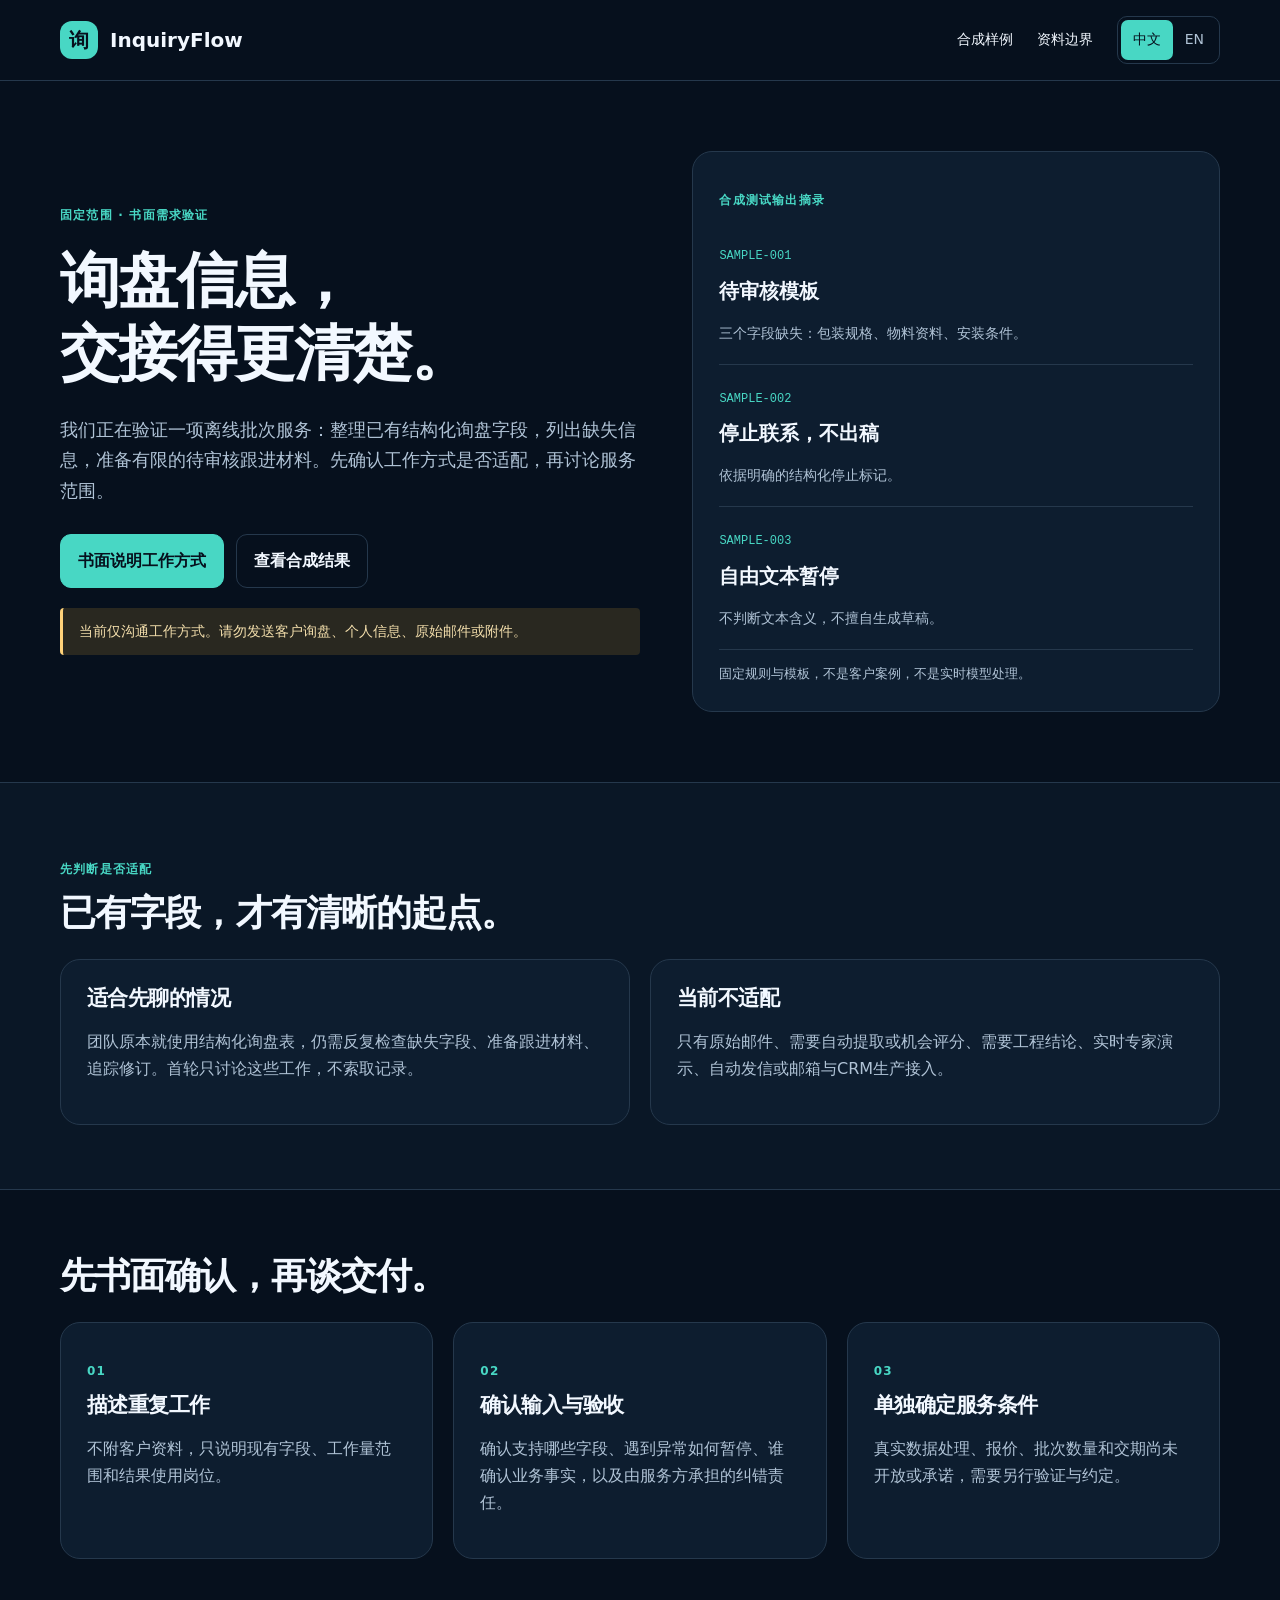
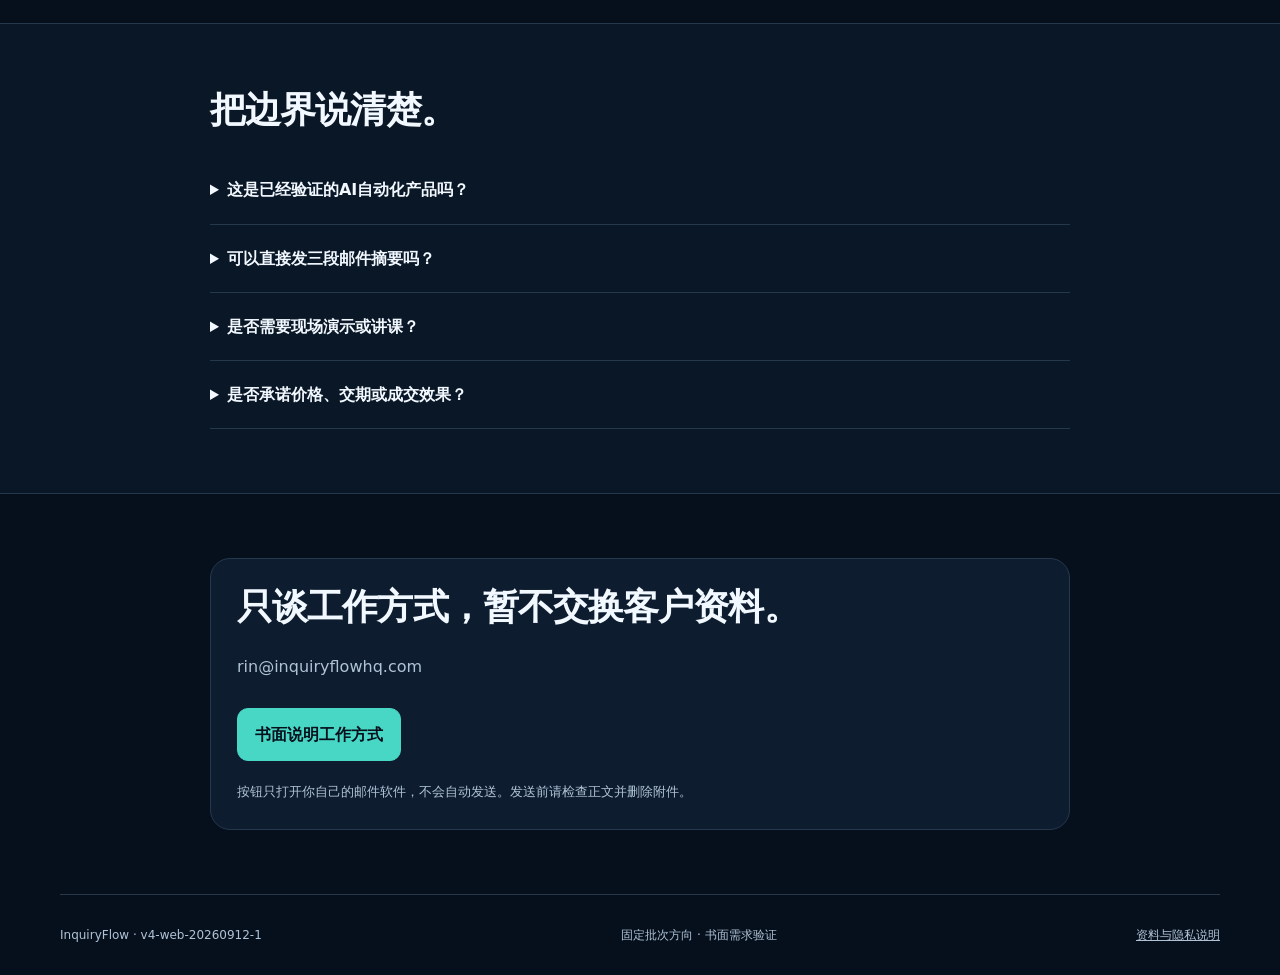
==== commit 47877a68: "Align public site with bounded v4 workflow discovery; retire old intake promises" ====
--- a/index.html
+++ b/index.html
@@ -1,12 +1,4 @@
 <!doctype html>
-<html lang="zh-CN"><head><meta charset="utf-8"><meta name="viewport" content="width=device-width,initial-scale=1"><title>询流 InquiryFlow｜外贸旧询盘机会诊断</title><meta name="description" content="把沉睡的外贸询盘整理成可执行的优先跟进队列、缺失信息清单和待审核英文复联草稿。先免费诊断 3 条脱敏摘要。"><meta name="theme-color" content="#06101d"><link rel="icon" href="assets/favicon.svg" type="image/svg+xml"><link rel="stylesheet" href="assets/styles.css"><meta property="og:title" content="InquiryFlow｜Dormant Export Inquiry Diagnostic"><meta property="og:description" content="Rank dormant B2B export inquiries, surface missing information and prepare human-reviewed follow-up drafts."><meta property="og:type" content="website"><script type="application/ld+json">{"@context":"https://schema.org","@type":"ProfessionalService","name":"InquiryFlow","description":"Dormant B2B export inquiry diagnostic and follow-up workflow service","email":"rin@inquiryflowhq.com","areaServed":"CN"}</script></head>
-<body data-lang="zh"><a class="skip" href="#main">Skip to content</a>
-<header class="topbar"><div class="wrap nav"><a class="brand" href="index.html"><span class="logo">询</span><span>询流 InquiryFlow</span></a><nav class="navlinks"><a href="#how"><span class="lang-zh">流程</span><span class="lang-en">How it works</span></a><a href="#sample"><span class="lang-zh">样本报告</span><span class="lang-en">Sample report</span></a><a href="#safety"><span class="lang-zh">数据边界</span><span class="lang-en">Data safety</span></a><span class="lang-switch"><button type="button" data-set-lang="zh">中</button><button type="button" data-set-lang="en">EN</button></span><a class="nav-cta lang-zh" href="mailto:rin@inquiryflowhq.com?subject=%E7%94%B3%E8%AF%B7%E5%85%8D%E8%B4%B9%203%20%E6%9D%A1%E6%97%A7%E8%AF%A2%E7%9B%98%E8%AF%8A%E6%96%AD&body=%E6%82%A8%E5%A5%BD%EF%BC%8C%E6%88%91%E6%83%B3%E7%94%B3%E8%AF%B7%E5%85%8D%E8%B4%B9%E5%88%86%E6%9E%90%203%20%E6%9D%A1%E5%B7%B2%E8%84%B1%E6%95%8F%E7%9A%84%E6%97%A7%E8%AF%A2%E7%9B%98%E6%91%98%E8%A6%81%E3%80%82%0A%0A%E5%85%AC%E5%8F%B8%E4%BA%A7%E5%93%81%EF%BC%9A%0A%E8%AF%A2%E7%9B%98%E6%9D%A5%E6%BA%90%EF%BC%9A%0A%E6%88%91%E4%BC%9A%E5%88%A0%E9%99%A4%E5%A7%93%E5%90%8D%E3%80%81%E9%82%AE%E7%AE%B1%E3%80%81%E7%94%B5%E8%AF%9D%E3%80%81WhatsApp%2F%E5%BE%AE%E4%BF%A1%E7%AD%89%E4%B8%AA%E4%BA%BA%E4%BF%A1%E6%81%AF%E3%80%82%0A%0A%E8%AF%B7%E5%91%8A%E8%AF%89%E6%88%91%E5%8F%AF%E4%BB%A5%E7%9B%B4%E6%8E%A5%E7%B2%98%E8%B4%B4%E5%88%B0%E9%82%AE%E4%BB%B6%E9%87%8C%EF%BC%8C%E8%BF%98%E6%98%AF%E4%BD%BF%E7%94%A8%E6%A8%A1%E6%9D%BF%E3%80%82">免费诊断 3 条</a><a class="nav-cta lang-en" href="mailto:rin@inquiryflowhq.com?subject=Request%3A%20free%203-inquiry%20diagnostic&body=Hello%2C%20I%20would%20like%20a%20free%20diagnostic%20for%203%20anonymized%20dormant%20inquiry%20summaries.%0A%0ACompany%20products%3A%0AInquiry%20source%3A%0AI%20will%20remove%20names%2C%20email%20addresses%2C%20phone%20numbers%20and%20messaging%20handles.%0A%0APlease%20let%20me%20know%20whether%20I%20should%20paste%20the%20summaries%20in%20the%20email%20or%20use%20the%20template.">Free 3-inquiry check</a></nav></div></header>
-<main id="main"><section class="hero"><div class="wrap hero-grid"><div><div class="eyebrow"><span class="dotlive"></span><span class="lang-zh">创始客户验证阶段 · Founder Validation</span><span class="lang-en">Founder validation stage</span></div><h1 class="lang-zh">把沉睡询盘，<br>变成下一步明确的机会队列。</h1><h1 class="lang-en">Turn dormant inquiries into a ranked, actionable follow-up queue.</h1><p class="lead lang-zh">不是再生成一封泛泛的英文邮件。InquiryFlow 先判断谁值得跟、为什么值得跟、还缺什么，再生成必须由业务员审核的复联草稿。</p><p class="lead lang-en">Not another generic email writer. InquiryFlow first ranks the opportunity, explains why, identifies missing information, then prepares a follow-up draft that still requires human approval.</p><div class="actions"><a class="btn primary lang-zh" href="mailto:rin@inquiryflowhq.com?subject=%E7%94%B3%E8%AF%B7%E5%85%8D%E8%B4%B9%203%20%E6%9D%A1%E6%97%A7%E8%AF%A2%E7%9B%98%E8%AF%8A%E6%96%AD&body=%E6%82%A8%E5%A5%BD%EF%BC%8C%E6%88%91%E6%83%B3%E7%94%B3%E8%AF%B7%E5%85%8D%E8%B4%B9%E5%88%86%E6%9E%90%203%20%E6%9D%A1%E5%B7%B2%E8%84%B1%E6%95%8F%E7%9A%84%E6%97%A7%E8%AF%A2%E7%9B%98%E6%91%98%E8%A6%81%E3%80%82%0A%0A%E5%85%AC%E5%8F%B8%E4%BA%A7%E5%93%81%EF%BC%9A%0A%E8%AF%A2%E7%9B%98%E6%9D%A5%E6%BA%90%EF%BC%9A%0A%E6%88%91%E4%BC%9A%E5%88%A0%E9%99%A4%E5%A7%93%E5%90%8D%E3%80%81%E9%82%AE%E7%AE%B1%E3%80%81%E7%94%B5%E8%AF%9D%E3%80%81WhatsApp%2F%E5%BE%AE%E4%BF%A1%E7%AD%89%E4%B8%AA%E4%BA%BA%E4%BF%A1%E6%81%AF%E3%80%82%0A%0A%E8%AF%B7%E5%91%8A%E8%AF%89%E6%88%91%E5%8F%AF%E4%BB%A5%E7%9B%B4%E6%8E%A5%E7%B2%98%E8%B4%B4%E5%88%B0%E9%82%AE%E4%BB%B6%E9%87%8C%EF%BC%8C%E8%BF%98%E6%98%AF%E4%BD%BF%E7%94%A8%E6%A8%A1%E6%9D%BF%E3%80%82">免费诊断 3 条脱敏摘要</a><a class="btn primary lang-en" href="mailto:rin@inquiryflowhq.com?subject=Request%3A%20free%203-inquiry%20diagnostic&body=Hello%2C%20I%20would%20like%20a%20free%20diagnostic%20for%203%20anonymized%20dormant%20inquiry%20summaries.%0A%0ACompany%20products%3A%0AInquiry%20source%3A%0AI%20will%20remove%20names%2C%20email%20addresses%2C%20phone%20numbers%20and%20messaging%20handles.%0A%0APlease%20let%20me%20know%20whether%20I%20should%20paste%20the%20summaries%20in%20the%20email%20or%20use%20the%20template.">Free diagnostic for 3 anonymized summaries</a><a class="btn secondary lang-zh" href="sample-report.html">查看虚构样本报告</a><a class="btn secondary lang-en" href="sample-report.html">View fictional sample report</a></div><div class="trust-row"><span class="chip lang-zh">无需连接邮箱</span><span class="chip lang-en">No mailbox connection</span><span class="chip lang-zh">本地优先处理</span><span class="chip lang-en">Local-first processing</span><span class="chip lang-zh">默认不自动发送</span><span class="chip lang-en">No automatic sending</span><span class="chip lang-zh">价格与交期人工确认</span><span class="chip lang-en">Human-confirmed commitments</span></div></div><aside class="hero-card"><div class="mail-card"><div class="mail-meta"><span class="lang-zh">7 个月前收到</span><span class="lang-en">Received 7 months ago</span><span>Inbox / Archived</span></div><div class="mail-title">Need 1,000 bottles/hour filling line for Saudi Arabia</div><div class="mini">PET bottle · 380V · delivery target · quotation requested</div></div><div class="result-card"><div class="result-top"><div><span class="pill lang-zh">建议优先唤醒</span><span class="pill lang-en">Priority reactivation</span><h3 class="lang-zh" style="margin:10px 0 2px">商业意图明确，信息接近可执行</h3><h3 class="lang-en" style="margin:10px 0 2px">Clear buying intent; close to actionable</h3><div class="mini lang-zh">缺失：瓶型尺寸、液体黏度、贸易术语</div><div class="mini lang-en">Missing: bottle dimensions, viscosity, shipping term</div></div><div class="score">91</div></div></div></aside></div></section>
-<section class="section alt" id="how"><div class="wrap"><div class="section-head"><div class="kicker lang-zh">低门槛验证</div><div class="kicker lang-en">Low-friction validation</div><h2 class="lang-zh">先用 3 条摘要，验证判断是否真的省时间。</h2><h2 class="lang-en">Start with 3 summaries and test whether the analysis actually saves time.</h2><p class="lang-zh">不要求导出邮箱，也不要求整理十几列 Excel。直接复制三段已经脱敏的询盘摘要即可。</p><p class="lang-en">No mailbox export and no complicated spreadsheet. Paste three anonymized inquiry summaries directly into an email.</p></div><div class="grid3"><div class="card"><div class="num">01 · INPUT</div><h3 class="lang-zh">发送 3 条脱敏摘要</h3><h3 class="lang-en">Send 3 anonymized summaries</h3><p class="lang-zh">保留产品、国家、产能、尺寸、时间与历史进展；删除姓名、邮箱、电话和通讯账号。</p><p class="lang-en">Keep product, country, capacity, dimensions, timeline and prior status. Remove names and personal contact data.</p></div><div class="card"><div class="num">02 · DIAGNOSE</div><h3 class="lang-zh">返回机会排序与缺口</h3><h3 class="lang-en">Receive ranking and gaps</h3><p class="lang-zh">每条给出 A/B/C/无效分级、理由、缺失信息与下一步动作。</p><p class="lang-en">Each item receives a grade, rationale, missing-information list and next action.</p></div><div class="card"><div class="num">03 · REVIEW</div><h3 class="lang-zh">附 1 封待审核复联稿</h3><h3 class="lang-en">Get one review-ready draft</h3><p class="lang-zh">草稿不会替企业承诺价格、交期、认证或技术能力，必须由授权人员确认。</p><p class="lang-en">The draft does not invent price, lead time, certification or capability, and must be reviewed by an authorized person.</p></div></div></div></section>
-<section class="section" id="sample"><div class="wrap"><div class="section-head"><div class="kicker lang-zh">可检查的结果</div><div class="kicker lang-en">Inspectable output</div><h2 class="lang-zh">你看到的不只是一个分数。</h2><h2 class="lang-en">You receive more than a score.</h2><p class="lang-zh">报告会保留判断依据、缺失字段、建议动作和草稿边界，方便外贸经理直接与内部经验对照。</p><p class="lang-en">The report preserves its rationale, missing fields, next action and draft guardrails so a sales manager can compare it with internal judgment.</p></div><div class="sample-grid"><div class="sample-panel"><h3 class="lang-zh">可以直接这样发给我们</h3><h3 class="lang-en">This is enough to start</h3><div class="input-sample"><div class="sample-line"><b>Inquiry 1</b><span>Juice filling line · Saudi Arabia · 1,000 BPH · 380V · asked for quotation · silent for 4 months</span></div><div class="sample-line"><b>Inquiry 2</b><span>Premade pouch machine · Kenya · spice powder · previous proposal may restart · missing target capacity</span></div><div class="sample-line"><b>Inquiry 3</b><span>SEO guest post and backlink offer · no machinery requirement</span></div></div><p class="note lang-zh">以上均为虚构示例。真实样本应删除姓名、邮箱、电话、WhatsApp/微信及其他个人标识。</p><p class="note lang-en">All examples are fictional. Remove names, emails, phone numbers, messaging handles and other personal identifiers from real samples.</p><div class="actions" style="margin-top:18px"><a class="btn primary lang-zh" href="sample-report.html">打开完整样本报告</a><a class="btn primary lang-en" href="sample-report.html">Open full sample report</a><a class="btn secondary lang-zh" href="downloads/InquiryFlow_3_inquiry_template.xlsx" download>下载 Excel 模板</a><a class="btn secondary lang-en" href="downloads/InquiryFlow_3_inquiry_template.xlsx" download>Download Excel template</a><a class="text-link lang-zh" href="downloads/InquiryFlow_3_inquiry_template.csv" download>或下载 CSV</a><a class="text-link lang-en" href="downloads/InquiryFlow_3_inquiry_template.csv" download>or download CSV</a></div></div><div class="sample-panel"><h3 class="lang-zh">虚构样本输出</h3><h3 class="lang-en">Fictional sample output</h3><div class="report-preview"><div class="report-row"><div class="grade a">A</div><div><strong>Juice filling line</strong><small class="lang-zh">规格与时间窗口较完整，建议优先复联</small><small class="lang-en">Good specification and timeline signals; prioritize</small></div><em>100</em></div><div class="report-row"><div class="grade b">B</div><div><strong>Premade pouch machine</strong><small class="lang-zh">有重启信号，但仍缺产能、电制与采购时间</small><small class="lang-en">Restart signal exists; capacity, power and timeline missing</small></div><em>75</em></div><div class="report-row"><div class="grade x">×</div><div><strong>SEO backlink offer</strong><small class="lang-zh">非买家营销信息，建议归档</small><small class="lang-en">Non-buyer marketing message; archive</small></div><em>5</em></div></div><div class="validation lang-zh" style="margin-top:16px">透明说明：当前处于创始客户验证阶段，尚不展示虚构客户、虚构评价或虚构成交数据。</div><div class="validation lang-en" style="margin-top:16px">Transparency: this service is in founder validation. No invented clients, testimonials or revenue claims are shown.</div></div></div></div></section>
-<section class="section alt" id="safety"><div class="wrap"><div class="section-head"><div class="kicker lang-zh">数据与发送边界</div><div class="kicker lang-en">Data and sending boundaries</div><h2 class="lang-zh">先把权限关在笼子里，再谈自动化。</h2><h2 class="lang-en">Constrain permissions first, then automate.</h2></div><div class="safety"><div class="safe-card"><h3 class="lang-zh">默认采用</h3><h3 class="lang-en">Default safeguards</h3><ul><li class="lang-zh">只接收已脱敏摘要或授权导出文件</li><li class="lang-en">Only anonymized summaries or authorized exports</li><li class="lang-zh">不要求邮箱或 CRM 登录权限</li><li class="lang-en">No mailbox or CRM login required</li><li class="lang-zh">所有外发草稿必须人工审核</li><li class="lang-en">Every outbound draft requires human review</li><li class="lang-zh">价格、交期、认证与合同条款不由模型决定</li><li class="lang-en">Models do not decide price, lead time, certification or contract terms</li></ul></div><div class="safe-card"><h3 class="lang-zh">明确不做</h3><h3 class="lang-en">Out of scope</h3><ul><li class="lang-zh">抓取、购买或猜测私人联系方式</li><li class="lang-en">Scraping, buying or guessing personal contact data</li><li class="lang-zh">未经授权自动群发或接管账号</li><li class="lang-en">Unauthorized bulk sending or account takeover</li><li class="lang-zh">虚构客户案例、回复率或营收提升</li><li class="lang-en">Invented customer stories, response rates or revenue claims</li><li class="lang-zh">医疗、金融等高风险自动销售决策</li><li class="lang-en">High-risk automated sales decisions in medical or financial contexts</li></ul></div></div><p class="note"><a href="privacy.html" style="color:var(--teal)"><span class="lang-zh">查看完整数据处理与删除说明 →</span><span class="lang-en">Read the full data-handling and deletion notice →</span></a></p></div></section>
-<section class="section" id="pricing"><div class="wrap"><div class="section-head"><div class="kicker lang-zh">固定范围，不做无底洞定制</div><div class="kicker lang-en">Fixed scope, not endless customization</div><h2 class="lang-zh">先验证结果，再决定是否扩大。</h2><h2 class="lang-en">Validate the output before expanding.</h2></div><div class="pricing"><div class="price-card"><div class="price-name lang-zh">3 条脱敏诊断</div><div class="price-name lang-en">3-inquiry diagnostic</div><div class="price"><span class="lang-zh">免费</span><span class="lang-en">Free</span></div><ul><li class="lang-zh">3 条摘要机会分级</li><li class="lang-en">Ranking for 3 summaries</li><li class="lang-zh">理由与缺失信息</li><li class="lang-en">Rationale and missing fields</li><li class="lang-zh">1 封待审核英文复联稿</li><li class="lang-en">1 review-ready English draft</li></ul></div><div class="price-card featured"><div class="ribbon lang-zh">首批 3 家</div><div class="ribbon lang-en">First 3 clients</div><div class="price-name lang-zh">沉睡询盘复活 Sprint</div><div class="price-name lang-en">Dormant Inquiry Revival Sprint</div><div class="price">¥1,980 <small>/ 7 days</small></div><ul><li class="lang-zh">最多 300 条历史询盘</li><li class="lang-en">Up to 300 historical inquiries</li><li class="lang-zh">清洗、去重、分级与优先队列</li><li class="lang-en">Cleaning, deduplication, grading and priority queue</li><li class="lang-zh">Top 30 个性化跟进序列</li><li class="lang-en">Personalized sequence for top 30</li><li class="lang-zh">可编辑看板与验收说明</li><li class="lang-en">Editable tracker and acceptance checklist</li></ul></div><div class="price-card"><div class="price-name lang-zh">持续询盘跟进系统</div><div class="price-name lang-en">Ongoing inquiry workflow</div><div class="price">¥5,980 <small>/ from</small></div><ul><li class="lang-zh">新询盘结构化与草稿</li><li class="lang-en">New-inquiry structuring and drafts</li><li class="lang-zh">产品知识库与缺口检查</li><li class="lang-en">Product knowledge base and gap checks</li><li class="lang-zh">跟进提醒、日报与团队看板</li><li class="lang-en">Reminders, daily digest and team tracker</li><li class="lang-zh">默认人工批准后发送</li><li class="lang-en">Human approval before sending</li></ul></div></div><p class="note lang-zh">不承诺订单数、回复率或营收。验收围绕处理完整性、判断可解释性、草稿可用性和看板可执行性。</p><p class="note lang-en">No promise of orders, response rate or revenue. Acceptance focuses on processing completeness, explainability, draft usability and operational handoff.</p></div></section>
-<section class="section alt"><div class="wrap"><div class="section-head"><div class="kicker">FAQ</div><h2 class="lang-zh">先回答最容易卡住的四件事。</h2><h2 class="lang-en">Four questions that usually block a first test.</h2></div><div class="faq"><details><summary class="lang-zh">必须整理完整邮件吗？</summary><summary class="lang-en">Do I need to prepare full email threads?</summary><p class="lang-zh">不需要。首测只要三段脱敏摘要，写明产品、国家、关键参数、是否报价和最后一次跟进结果即可。</p><p class="lang-en">No. For the first test, three anonymized summaries with product, country, key parameters, quotation status and last follow-up outcome are enough.</p></details><details><summary class="lang-zh">会自动联系我的客户吗？</summary><summary class="lang-en">Will InquiryFlow contact my buyers automatically?</summary><p class="lang-zh">不会。免费诊断和 Sprint 默认只输出草稿与队列，发送权仍由企业授权人员掌握。</p><p class="lang-en">No. The diagnostic and Sprint output drafts and queues only. Sending authority stays with your team.</p></details><details><summary class="lang-zh">可以处理中文、英文混合内容吗？</summary><summary class="lang-en">Can it handle mixed Chinese and English records?</summary><p class="lang-zh">可以，但样本中仍应删除个人信息，并说明原始语言和产品类别。</p><p class="lang-en">Yes, provided personal identifiers are removed and the original language and product category are stated.</p></details><details><summary class="lang-zh">为什么不承诺回复率？</summary><summary class="lang-en">Why is no response-rate guarantee offered?</summary><p class="lang-zh">回复还受到产品、价格、市场时机、原始客户质量和发件域名信誉影响。我们只承诺可验收的分析与交付质量，不把不可控变量包装成保证。</p><p class="lang-en">Replies depend on product, price, timing, original lead quality and sender reputation. We commit to inspectable analysis and deliverables, not uncontrollable outcomes.</p></details></div></div></section>
-<section class="section" id="contact"><div class="wrap"><div class="cta"><div><h2 class="lang-zh">直接发 3 条脱敏摘要即可。</h2><h2 class="lang-en">Send 3 anonymized summaries to start.</h2><p class="lang-zh">我们返回机会排序、缺失信息、下一步和 1 封待审核英文复联草稿。</p><p class="lang-en">Receive a ranked view, missing information, next action and one review-ready English follow-up draft.</p></div><div class="contact"><div class="email-tag">Rin｜InquiryFlow · rin@inquiryflowhq.com</div><br><a class="btn primary lang-zh" href="mailto:rin@inquiryflowhq.com?subject=%E7%94%B3%E8%AF%B7%E5%85%8D%E8%B4%B9%203%20%E6%9D%A1%E6%97%A7%E8%AF%A2%E7%9B%98%E8%AF%8A%E6%96%AD&body=%E6%82%A8%E5%A5%BD%EF%BC%8C%E6%88%91%E6%83%B3%E7%94%B3%E8%AF%B7%E5%85%8D%E8%B4%B9%E5%88%86%E6%9E%90%203%20%E6%9D%A1%E5%B7%B2%E8%84%B1%E6%95%8F%E7%9A%84%E6%97%A7%E8%AF%A2%E7%9B%98%E6%91%98%E8%A6%81%E3%80%82%0A%0A%E5%85%AC%E5%8F%B8%E4%BA%A7%E5%93%81%EF%BC%9A%0A%E8%AF%A2%E7%9B%98%E6%9D%A5%E6%BA%90%EF%BC%9A%0A%E6%88%91%E4%BC%9A%E5%88%A0%E9%99%A4%E5%A7%93%E5%90%8D%E3%80%81%E9%82%AE%E7%AE%B1%E3%80%81%E7%94%B5%E8%AF%9D%E3%80%81WhatsApp%2F%E5%BE%AE%E4%BF%A1%E7%AD%89%E4%B8%AA%E4%BA%BA%E4%BF%A1%E6%81%AF%E3%80%82%0A%0A%E8%AF%B7%E5%91%8A%E8%AF%89%E6%88%91%E5%8F%AF%E4%BB%A5%E7%9B%B4%E6%8E%A5%E7%B2%98%E8%B4%B4%E5%88%B0%E9%82%AE%E4%BB%B6%E9%87%8C%EF%BC%8C%E8%BF%98%E6%98%AF%E4%BD%BF%E7%94%A8%E6%A8%A1%E6%9D%BF%E3%80%82">申请免费诊断</a><a class="btn primary lang-en" href="mailto:rin@inquiryflowhq.com?subject=Request%3A%20free%203-inquiry%20diagnostic&body=Hello%2C%20I%20would%20like%20a%20free%20diagnostic%20for%203%20anonymized%20dormant%20inquiry%20summaries.%0A%0ACompany%20products%3A%0AInquiry%20source%3A%0AI%20will%20remove%20names%2C%20email%20addresses%2C%20phone%20numbers%20and%20messaging%20handles.%0A%0APlease%20let%20me%20know%20whether%20I%20should%20paste%20the%20summaries%20in%20the%20email%20or%20use%20the%20template.">Request free diagnostic</a></div></div></div></section></main>
-<footer class="footer"><div class="wrap footer-grid"><div>© 2026 InquiryFlow · Founder validation stage · No invented client claims.</div><div class="legal-links"><a href="sample-report.html"><span class="lang-zh">样本报告</span><span class="lang-en">Sample report</span></a><a href="privacy.html"><span class="lang-zh">数据说明</span><span class="lang-en">Data notice</span></a></div></div></footer><script src="assets/site.js"></script></body></html>
+<html lang="zh-CN"><head><meta charset="utf-8"><meta name="viewport" content="width=device-width,initial-scale=1">
+<meta name="referrer" content="no-referrer"><meta http-equiv="Content-Security-Policy" content="default-src 'self'; script-src 'self'; style-src 'self'; img-src 'self' data:; object-src 'none'; base-uri 'none'; form-action 'none'; connect-src 'none'">
+<title>InquiryFlow｜询盘资料整理与待审核跟进材料</title><meta name="description" content="固定范围的询盘资料整理与待审核跟进材料。当前只做书面工作流程沟通，不接收真实客户资料。"><meta name="inquiryflow-release" content="v4-web-20260912-1"><link rel="stylesheet" href="assets/styles.css"><link rel="icon" href="assets/favicon.svg"><script src="assets/site.js" defer></script></head><body data-language="zh"><a class="skip" href="#main">Skip to content</a><header><div class="wrap nav"><a class="brand" href="index.html"><span class="mark">询</span>InquiryFlow</a><nav aria-label="Main navigation"><a href="sample-report.html"><span class="lang-zh" lang="zh-CN">合成样例</span><span class="lang-en" lang="en">Synthetic example</span></a><a href="privacy.html"><span class="lang-zh" lang="zh-CN">资料边界</span><span class="lang-en" lang="en">Data boundaries</span></a><div class="language" role="group" aria-label="Language"><button type="button" data-lang="zh" aria-pressed="true">中文</button><button type="button" data-lang="en" aria-pressed="false">EN</button></div></nav></div></header><main id="main"><section class="hero"><div class="wrap hero-grid"><div><p class="eyebrow"><span class="lang-zh" lang="zh-CN">固定范围 · 书面需求验证</span><span class="lang-en" lang="en">Fixed scope · Written discovery</span></p><h1 class="lang-zh" lang="zh-CN">询盘信息，<br>交接得更清楚。</h1><h1 class="lang-en" lang="en">Make inquiry handoffs<br>easier to review.</h1><p class="lang-zh" lang="zh-CN">我们正在验证一项离线批次服务：整理已有结构化询盘字段，列出缺失信息，准备有限的待审核跟进材料。先确认工作方式是否适配，再讨论服务范围。</p><p class="lang-en" lang="en">We are validating an offline batch service that organizes existing structured inquiry fields, lists missing information and prepares limited follow-up material for review. First, we discuss whether the workflow fits.</p><div class="actions"><a class="button primary lang-zh" href="mailto:rin@inquiryflowhq.com?subject=InquiryFlow%EF%BC%9A%E4%B9%A6%E9%9D%A2%E5%B7%A5%E4%BD%9C%E6%B5%81%E7%A8%8B%E6%B2%9F%E9%80%9A&amp;body=%E6%82%A8%E5%A5%BD%EF%BC%8C%E6%88%91%E6%83%B3%E4%BA%86%E8%A7%A3%E5%9B%BA%E5%AE%9A%E6%89%B9%E6%AC%A1%E7%9A%84%E8%AF%A2%E7%9B%98%E8%B5%84%E6%96%99%E6%95%B4%E7%90%86%E4%B8%8E%E5%BE%85%E5%AE%A1%E6%A0%B8%E8%B7%9F%E8%BF%9B%E6%9D%90%E6%96%99%E3%80%82%0D%0A%0D%0A%E6%88%91%E4%BB%AC%E7%9B%AE%E5%89%8D%E6%98%AF%E5%90%A6%E5%B7%B2%E6%9C%89%E7%BB%93%E6%9E%84%E5%8C%96%E5%AD%97%E6%AE%B5%EF%BC%9A%0D%0A%E6%9C%80%E5%B8%8C%E6%9C%9B%E5%87%8F%E5%B0%91%E7%9A%84%E9%87%8D%E5%A4%8D%E6%95%B4%E7%90%86%E5%B7%A5%E4%BD%9C%EF%BC%9A%0D%0A%E8%B0%81%E4%BC%9A%E4%BD%BF%E7%94%A8%E7%BB%93%E6%9E%9C%EF%BC%88%E4%BB%85%E5%A1%AB%E5%86%99%E5%B2%97%E4%BD%8D%EF%BC%89%EF%BC%9A%0D%0A%0D%0A%E6%9C%AC%E9%82%AE%E4%BB%B6%E4%B8%8D%E9%99%84%E5%AE%A2%E6%88%B7%E8%AF%A2%E7%9B%98%E3%80%81%E4%B8%AA%E4%BA%BA%E4%BF%A1%E6%81%AF%E3%80%81%E5%8E%9F%E5%A7%8B%E9%82%AE%E4%BB%B6%E6%88%96%E9%99%84%E4%BB%B6%E3%80%82%E8%AF%B7%E5%85%88%E4%B9%A6%E9%9D%A2%E7%A1%AE%E8%AE%A4%E6%9C%8D%E5%8A%A1%E8%8C%83%E5%9B%B4%E3%80%82">书面说明工作方式</a><a class="button primary lang-en" href="mailto:rin@inquiryflowhq.com?subject=InquiryFlow%3A%20written%20workflow%20discussion&amp;body=Hello%2C%20I%20would%20like%20to%20discuss%20inquiry%20organization%20and%20review-ready%20follow-up%20materials.%0D%0A%0D%0ADo%20we%20already%20have%20structured%20inquiry%20fields%3F%0D%0AWhich%20repetitive%20preparation%20task%20matters%20most%3F%0D%0AWhich%20role%20would%20use%20the%20output%3F%0D%0A%0D%0ANo%20customer%20inquiries%2C%20personal%20information%2C%20raw%20emails%20or%20attachments%20are%20included.%20Please%20confirm%20scope%20in%20writing%20first.">Discuss your workflow in writing</a><a class="button" href="sample-report.html"><span class="lang-zh" lang="zh-CN">查看合成结果</span><span class="lang-en" lang="en">View synthetic output</span></a></div><p class="notice"><span class="lang-zh" lang="zh-CN">当前仅沟通工作方式。请勿发送客户询盘、个人信息、原始邮件或附件。</span><span class="lang-en" lang="en">Workflow discussion only. Do not send customer inquiries, personal information, raw emails or attachments.</span></p></div><aside class="panel"><p class="eyebrow"><span class="lang-zh" lang="zh-CN">合成测试输出摘录</span><span class="lang-en" lang="en">Synthetic test output excerpt</span></p><div class="record"><span class="code">SAMPLE-001</span><b><span class="lang-zh" lang="zh-CN">待审核模板</span><span class="lang-en" lang="en">Template for review</span></b><p><span class="lang-zh" lang="zh-CN">三个字段缺失：包装规格、物料资料、安装条件。</span><span class="lang-en" lang="en">Three missing fields: packaging, material details and installation conditions.</span></p></div><div class="record"><span class="code">SAMPLE-002</span><b><span class="lang-zh" lang="zh-CN">停止联系，不出稿</span><span class="lang-en" lang="en">Stop contact, no draft</span></b><p><span class="lang-zh" lang="zh-CN">依据明确的结构化停止标记。</span><span class="lang-en" lang="en">Based on an explicit structured stop flag.</span></p></div><div class="record"><span class="code">SAMPLE-003</span><b><span class="lang-zh" lang="zh-CN">自由文本暂停</span><span class="lang-en" lang="en">Free text on hold</span></b><p><span class="lang-zh" lang="zh-CN">不判断文本含义，不擅自生成草稿。</span><span class="lang-en" lang="en">No interpretation of free text and no draft generated.</span></p></div><p class="small"><span class="lang-zh" lang="zh-CN">固定规则与模板，不是客户案例，不是实时模型处理。</span><span class="lang-en" lang="en">Fixed rules and templates. Not a customer case or live model processing.</span></p></aside></div></section><section class="section shade"><div class="wrap"><p class="eyebrow"><span class="lang-zh" lang="zh-CN">先判断是否适配</span><span class="lang-en" lang="en">Start with workflow fit</span></p><h2 class="lang-zh" lang="zh-CN">已有字段，才有清晰的起点。</h2><h2 class="lang-en" lang="en">Start with fields you already have.</h2><div class="grid"><article class="panel"><h3 class="lang-zh" lang="zh-CN">适合先聊的情况</h3><h3 class="lang-en" lang="en">Worth discussing</h3><p class="lang-zh" lang="zh-CN">团队原本就使用结构化询盘表，仍需反复检查缺失字段、准备跟进材料、追踪修订。首轮只讨论这些工作，不索取记录。</p><p class="lang-en" lang="en">Your team already uses structured inquiry fields but repeats gap checking, follow-up preparation or revision tracking. The first conversation covers this workflow, not your records.</p></article><article class="panel"><h3 class="lang-zh" lang="zh-CN">当前不适配</h3><h3 class="lang-en" lang="en">Not supported at this stage</h3><p class="lang-zh" lang="zh-CN">只有原始邮件、需要自动提取或机会评分、需要工程结论、实时专家演示、自动发信或邮箱与CRM生产接入。</p><p class="lang-en" lang="en">Raw-email extraction, opportunity scoring, engineering conclusions, live expert demonstrations, automatic sending or production mailbox and CRM integration.</p></article></div></div></section><section class="section"><div class="wrap"><h2 class="lang-zh" lang="zh-CN">先书面确认，再谈交付。</h2><h2 class="lang-en" lang="en">Confirm the scope before discussing delivery.</h2><div class="grid three"><article class="panel"><p class="eyebrow">01</p><h3 class="lang-zh" lang="zh-CN">描述重复工作</h3><h3 class="lang-en" lang="en">Describe repetitive work</h3><p class="lang-zh" lang="zh-CN">不附客户资料，只说明现有字段、工作量范围和结果使用岗位。</p><p class="lang-en" lang="en">No customer data. Describe existing fields, a workload range and the role using the output.</p></article><article class="panel"><p class="eyebrow">02</p><h3 class="lang-zh" lang="zh-CN">确认输入与验收</h3><h3 class="lang-en" lang="en">Agree on inputs and acceptance</h3><p class="lang-zh" lang="zh-CN">确认支持哪些字段、遇到异常如何暂停、谁确认业务事实，以及由服务方承担的纠错责任。</p><p class="lang-en" lang="en">Confirm supported fields, hold conditions, responsibility for business facts and our correction responsibilities.</p></article><article class="panel"><p class="eyebrow">03</p><h3 class="lang-zh" lang="zh-CN">单独确定服务条件</h3><h3 class="lang-en" lang="en">Define service terms separately</h3><p class="lang-zh" lang="zh-CN">真实数据处理、报价、批次数量和交期尚未开放或承诺，需要另行验证与约定。</p><p class="lang-en" lang="en">Real-data processing, pricing, batch sizes and turnaround are not open or committed. They require separate validation and agreement.</p></article></div></div></section><section class="section shade"><div class="wrap narrow"><h2 class="lang-zh" lang="zh-CN">把边界说清楚。</h2><h2 class="lang-en" lang="en">Clear boundaries.</h2><details><summary><span class="lang-zh" lang="zh-CN">这是已经验证的AI自动化产品吗？</span><span class="lang-en" lang="en">Is this a validated AI automation product?</span></summary><p class="lang-zh" lang="zh-CN">不是。现有合成测试使用确定性规则与固定模板，没有运行时大模型，也没有真实客户效果证据。</p><p class="lang-en" lang="en">No. Existing synthetic tests use deterministic rules and fixed templates, without a runtime language model or validated customer outcomes.</p></details><details><summary><span class="lang-zh" lang="zh-CN">可以直接发三段邮件摘要吗？</span><span class="lang-en" lang="en">Can I send three email summaries now?</span></summary><p class="lang-zh" lang="zh-CN">不可以。当前不接收真实客户材料，候选程序会暂停非空自由文本，不具备原始邮件解析或一般语义理解能力。</p><p class="lang-en" lang="en">Not at this stage. We are not accepting real customer material. The candidate holds non-empty free text and does not parse raw emails or provide general semantic understanding.</p></details><details><summary><span class="lang-zh" lang="zh-CN">是否需要现场演示或讲课？</span><span class="lang-en" lang="en">Is a live demonstration or training required?</span></summary><p class="lang-zh" lang="zh-CN">不需要。标准沟通采用书面说明和可检查的合成结果，不提供专家讲课或现场技术诊断。</p><p class="lang-en" lang="en">No. Standard communication uses written explanations and inspectable synthetic output, not expert-led training or live technical diagnosis.</p></details><details><summary><span class="lang-zh" lang="zh-CN">是否承诺价格、交期或成交效果？</span><span class="lang-en" lang="en">Are price, turnaround or sales outcomes promised?</span></summary><p class="lang-zh" lang="zh-CN">目前不承诺。这是需求验证入口，不是在线购买页面；没有付款、上传或自动发信功能。</p><p class="lang-en" lang="en">No. This is a discovery page, not an online purchasing service. There is no payment, upload or automatic-email feature.</p></details></div></section><section class="section"><div class="wrap panel contact"><h2 class="lang-zh" lang="zh-CN">只谈工作方式，暂不交换客户资料。</h2><h2 class="lang-en" lang="en">Discuss the workflow, not customer records.</h2><p>rin@inquiryflowhq.com</p><div class="actions"><a class="button primary lang-zh" href="mailto:rin@inquiryflowhq.com?subject=InquiryFlow%EF%BC%9A%E4%B9%A6%E9%9D%A2%E5%B7%A5%E4%BD%9C%E6%B5%81%E7%A8%8B%E6%B2%9F%E9%80%9A&amp;body=%E6%82%A8%E5%A5%BD%EF%BC%8C%E6%88%91%E6%83%B3%E4%BA%86%E8%A7%A3%E5%9B%BA%E5%AE%9A%E6%89%B9%E6%AC%A1%E7%9A%84%E8%AF%A2%E7%9B%98%E8%B5%84%E6%96%99%E6%95%B4%E7%90%86%E4%B8%8E%E5%BE%85%E5%AE%A1%E6%A0%B8%E8%B7%9F%E8%BF%9B%E6%9D%90%E6%96%99%E3%80%82%0D%0A%0D%0A%E6%88%91%E4%BB%AC%E7%9B%AE%E5%89%8D%E6%98%AF%E5%90%A6%E5%B7%B2%E6%9C%89%E7%BB%93%E6%9E%84%E5%8C%96%E5%AD%97%E6%AE%B5%EF%BC%9A%0D%0A%E6%9C%80%E5%B8%8C%E6%9C%9B%E5%87%8F%E5%B0%91%E7%9A%84%E9%87%8D%E5%A4%8D%E6%95%B4%E7%90%86%E5%B7%A5%E4%BD%9C%EF%BC%9A%0D%0A%E8%B0%81%E4%BC%9A%E4%BD%BF%E7%94%A8%E7%BB%93%E6%9E%9C%EF%BC%88%E4%BB%85%E5%A1%AB%E5%86%99%E5%B2%97%E4%BD%8D%EF%BC%89%EF%BC%9A%0D%0A%0D%0A%E6%9C%AC%E9%82%AE%E4%BB%B6%E4%B8%8D%E9%99%84%E5%AE%A2%E6%88%B7%E8%AF%A2%E7%9B%98%E3%80%81%E4%B8%AA%E4%BA%BA%E4%BF%A1%E6%81%AF%E3%80%81%E5%8E%9F%E5%A7%8B%E9%82%AE%E4%BB%B6%E6%88%96%E9%99%84%E4%BB%B6%E3%80%82%E8%AF%B7%E5%85%88%E4%B9%A6%E9%9D%A2%E7%A1%AE%E8%AE%A4%E6%9C%8D%E5%8A%A1%E8%8C%83%E5%9B%B4%E3%80%82">书面说明工作方式</a><a class="button primary lang-en" href="mailto:rin@inquiryflowhq.com?subject=InquiryFlow%3A%20written%20workflow%20discussion&amp;body=Hello%2C%20I%20would%20like%20to%20discuss%20inquiry%20organization%20and%20review-ready%20follow-up%20materials.%0D%0A%0D%0ADo%20we%20already%20have%20structured%20inquiry%20fields%3F%0D%0AWhich%20repetitive%20preparation%20task%20matters%20most%3F%0D%0AWhich%20role%20would%20use%20the%20output%3F%0D%0A%0D%0ANo%20customer%20inquiries%2C%20personal%20information%2C%20raw%20emails%20or%20attachments%20are%20included.%20Please%20confirm%20scope%20in%20writing%20first.">Discuss your workflow in writing</a></div><p class="small"><span class="lang-zh" lang="zh-CN">按钮只打开你自己的邮件软件，不会自动发送。发送前请检查正文并删除附件。</span><span class="lang-en" lang="en">The button opens your own email application; it does not send automatically. Review the message and remove attachments before sending.</span></p></div></section></main><footer><div class="wrap footer"><span>InquiryFlow · v4-web-20260912-1</span><span><span class="lang-zh" lang="zh-CN">固定批次方向 · 书面需求验证</span><span class="lang-en" lang="en">Fixed-scope service direction · Written discovery</span></span><a href="privacy.html"><span class="lang-zh" lang="zh-CN">资料与隐私说明</span><span class="lang-en" lang="en">Data and privacy notice</span></a></div></footer></body></html>
--- a/assets/styles.css
+++ b/assets/styles.css
@@ -1,7 +1,3 @@
 
-:root{--bg:#06101d;--bg2:#0a1828;--card:#0d1d2f;--card2:#10253b;--ink:#f2f8ff;--muted:#9db1c8;--line:rgba(255,255,255,.11);--teal:#48d7c4;--blue:#79a9ff;--green:#79e6ac;--amber:#ffd27a;--red:#ff9a9a;--shadow:0 30px 90px rgba(0,0,0,.38);--radius:24px}
-*{box-sizing:border-box}html{scroll-behavior:smooth}body{margin:0;font-family:Inter,ui-sans-serif,system-ui,-apple-system,BlinkMacSystemFont,"Segoe UI","PingFang SC","Microsoft YaHei",Arial,sans-serif;color:var(--ink);background:radial-gradient(850px 500px at 8% -8%,rgba(72,215,196,.17),transparent 64%),radial-gradient(760px 520px at 96% 4%,rgba(121,169,255,.14),transparent 62%),linear-gradient(180deg,var(--bg),#071522 55%,#06101d);line-height:1.65}a{color:inherit;text-decoration:none}.wrap{width:min(1160px,calc(100% - 36px));margin:auto}.skip{position:absolute;left:-999px}.skip:focus{left:14px;top:14px;background:#fff;color:#000;padding:10px;z-index:999}.topbar{border-bottom:1px solid var(--line);background:rgba(6,16,29,.78);backdrop-filter:blur(18px);position:sticky;top:0;z-index:40}.nav{min-height:72px;display:flex;align-items:center;justify-content:space-between;gap:20px}.brand{display:flex;align-items:center;gap:11px;font-weight:800}.logo{width:38px;height:38px;display:grid;place-items:center;border-radius:12px;background:linear-gradient(135deg,var(--teal),var(--blue));color:#06101d;font-weight:950;box-shadow:0 10px 28px rgba(72,215,196,.25)}.navlinks{display:flex;align-items:center;gap:22px;color:var(--muted);font-size:14px}.lang-switch{display:inline-flex;border:1px solid var(--line);border-radius:12px;padding:3px;background:rgba(255,255,255,.03)}.lang-switch button{border:0;color:var(--muted);background:transparent;padding:7px 10px;border-radius:9px;cursor:pointer;font-weight:700}.lang-switch button.active{background:rgba(72,215,196,.14);color:var(--teal)}.nav-cta{background:var(--teal);color:#06101d!important;padding:9px 14px;border-radius:12px;font-weight:800}.hero{padding:88px 0 68px}.hero-grid{display:grid;grid-template-columns:1.1fr .9fr;gap:46px;align-items:center}.eyebrow{display:flex;align-items:center;gap:9px;color:var(--teal);font-weight:800;font-size:13px;letter-spacing:.09em;text-transform:uppercase}.dotlive{width:8px;height:8px;border-radius:50%;background:var(--green);box-shadow:0 0 0 7px rgba(121,230,172,.09)}h1{font-size:clamp(43px,6.5vw,76px);line-height:1.04;letter-spacing:-.048em;margin:17px 0 22px}.lead{font-size:clamp(17px,2vw,21px);color:var(--muted);max-width:760px;margin:0 0 28px}.actions{display:flex;flex-wrap:wrap;gap:12px;margin:0 0 22px}.btn{display:inline-flex;align-items:center;justify-content:center;gap:8px;border-radius:14px;padding:13px 18px;border:1px solid var(--line);font-weight:800;transition:.2s ease;cursor:pointer}.btn:hover{transform:translateY(-2px);border-color:rgba(72,215,196,.45)}.primary{background:var(--teal);border-color:transparent;color:#06101d;box-shadow:0 14px 40px rgba(72,215,196,.2)}.secondary{background:rgba(255,255,255,.035)}.trust-row{display:flex;flex-wrap:wrap;gap:9px}.chip{border:1px solid var(--line);background:rgba(255,255,255,.025);padding:7px 10px;border-radius:999px;color:#c9d7e6;font-size:12.5px}.hero-card{background:linear-gradient(180deg,rgba(16,37,59,.96),rgba(8,23,38,.97));border:1px solid var(--line);border-radius:29px;padding:22px;box-shadow:var(--shadow);position:relative;overflow:hidden}.hero-card:before{content:"";position:absolute;width:190px;height:190px;border-radius:50%;right:-85px;top:-95px;background:rgba(72,215,196,.13);filter:blur(5px)}.mail-card,.result-card{position:relative;border:1px solid var(--line);border-radius:18px;padding:18px;background:rgba(3,11,21,.48)}.mail-card{margin-bottom:14px}.mail-meta{display:flex;justify-content:space-between;color:var(--muted);font-size:12px;gap:12px}.mail-title{font-weight:800;margin:10px 0 5px}.mini{color:var(--muted);font-size:13px}.result-card{background:linear-gradient(135deg,rgba(72,215,196,.11),rgba(121,169,255,.1));border-color:rgba(72,215,196,.28)}.result-top{display:flex;justify-content:space-between;align-items:center;gap:14px}.score{width:76px;height:76px;border-radius:50%;display:grid;place-items:center;background:conic-gradient(var(--green) 0 91%,rgba(255,255,255,.11) 91%);border:7px solid rgba(255,255,255,.06);color:#06101d;font-size:22px;font-weight:950}.pill{display:inline-flex;padding:5px 9px;border-radius:999px;background:rgba(121,230,172,.12);border:1px solid rgba(121,230,172,.24);color:var(--green);font-size:12px;font-weight:800}.section{padding:72px 0}.section.alt{background:rgba(255,255,255,.018);border-top:1px solid rgba(255,255,255,.045);border-bottom:1px solid rgba(255,255,255,.045)}.section-head{max-width:810px;margin-bottom:30px}.kicker{color:var(--teal);font-weight:800;font-size:13px;letter-spacing:.08em;text-transform:uppercase;margin-bottom:9px}.section h2{font-size:clamp(30px,4vw,49px);line-height:1.12;letter-spacing:-.035em;margin:0 0 12px}.section-head p{color:var(--muted);font-size:17px;margin:0}.grid3{display:grid;grid-template-columns:repeat(3,1fr);gap:16px}.grid4{display:grid;grid-template-columns:repeat(4,1fr);gap:14px}.card{border:1px solid var(--line);background:rgba(13,29,47,.75);border-radius:var(--radius);padding:22px}.card .num{font-size:12px;color:var(--teal);font-weight:900;margin-bottom:16px}.card h3{font-size:19px;margin:0 0 9px}.card p{font-size:14px;color:var(--muted);margin:0}.sample-grid{display:grid;grid-template-columns:.95fr 1.05fr;gap:20px;align-items:stretch}.sample-panel{border:1px solid var(--line);background:rgba(13,29,47,.76);border-radius:26px;padding:24px}.sample-panel h3{font-size:22px;margin:0 0 10px}.sample-panel p{color:var(--muted)}.input-sample{display:grid;gap:10px}.sample-line{border:1px solid var(--line);border-radius:14px;background:rgba(4,14,25,.48);padding:13px}.sample-line b{display:block;font-size:12px;color:var(--teal);margin-bottom:3px}.sample-line span{font-size:13px;color:#dce8f3}.report-preview{display:grid;gap:10px}.report-row{display:grid;grid-template-columns:58px 1fr auto;gap:13px;align-items:center;border:1px solid var(--line);border-radius:15px;padding:13px;background:rgba(4,14,25,.45)}.grade{width:44px;height:44px;display:grid;place-items:center;border-radius:13px;font-weight:950}.grade.a{background:rgba(121,230,172,.15);color:var(--green)}.grade.b{background:rgba(121,169,255,.15);color:var(--blue)}.grade.x{background:rgba(255,154,154,.14);color:var(--red)}.report-row strong{display:block}.report-row small{color:var(--muted)}.report-row em{font-style:normal;font-weight:900}.safety{display:grid;grid-template-columns:1fr 1fr;gap:18px}.safe-card{border:1px solid var(--line);background:rgba(13,29,47,.72);border-radius:24px;padding:22px}.safe-card h3{margin-top:0}.safe-card ul{padding-left:18px;color:var(--muted)}.safe-card li{margin:8px 0}.pricing{display:grid;grid-template-columns:repeat(3,1fr);gap:16px}.price-card{position:relative;border:1px solid var(--line);border-radius:25px;padding:24px;background:rgba(13,29,47,.78)}.price-card.featured{border-color:rgba(72,215,196,.58);box-shadow:0 24px 70px rgba(72,215,196,.08);transform:translateY(-7px)}.ribbon{position:absolute;right:14px;top:14px;background:var(--teal);color:#06101d;padding:4px 9px;border-radius:999px;font-size:11px;font-weight:900}.price-name{color:var(--muted);font-size:14px}.price{font-size:42px;font-weight:950;letter-spacing:-.04em;margin:8px 0}.price small{font-size:13px;color:var(--muted);font-weight:500}.price-card ul{list-style:none;padding:0;margin:18px 0 0;display:grid;gap:10px;color:#dce7f2;font-size:14px}.price-card li:before{content:"✓";color:var(--green);font-weight:900;margin-right:8px}.faq{display:grid;gap:10px}.faq details{border:1px solid var(--line);background:rgba(13,29,47,.72);border-radius:16px;padding:15px 18px}.faq summary{cursor:pointer;font-weight:800}.faq p{color:var(--muted);margin:11px 0 2px}.cta{border:1px solid rgba(72,215,196,.35);background:linear-gradient(135deg,rgba(72,215,196,.13),rgba(121,169,255,.09));border-radius:31px;padding:38px;display:flex;justify-content:space-between;align-items:center;gap:26px}.cta h2{margin:0 0 8px}.cta p{margin:0;color:var(--muted)}.contact{text-align:right}.email-tag{display:inline-block;background:rgba(6,16,29,.68);border:1px solid var(--line);padding:11px 13px;border-radius:13px;font:700 14px/1.3 ui-monospace,SFMono-Regular,Menlo,monospace;margin-bottom:10px}.note{font-size:12px;color:var(--muted);margin-top:12px}.validation{border-left:3px solid var(--amber);background:rgba(255,210,122,.07);padding:13px 15px;border-radius:8px;color:#e8d6ac;font-size:13px}.footer{border-top:1px solid var(--line);padding:30px 0 45px;color:#8298ad;font-size:12px}.footer-grid{display:flex;justify-content:space-between;gap:20px;align-items:center}.legal-links{display:flex;gap:16px}.lang-en{display:none}body[data-lang="en"] .lang-zh{display:none}body[data-lang="en"] .lang-en{display:initial}body[data-lang="en"] div.lang-en,body[data-lang="en"] section.lang-en,body[data-lang="en"] p.lang-en,body[data-lang="en"] span.lang-en{display:block}body[data-lang="zh"] .lang-en{display:none}
-.report-page{background:#eef3f1;color:#172822}.report-page .topbar{background:rgba(255,255,255,.92);border-color:#d5e0db}.report-page .brand{color:#10251f}.report-page .wrap.report{max-width:1080px}.report-hero{background:#073a31;color:#fff;padding:48px 0 66px}.report-hero h1{font-size:clamp(34px,5vw,56px);margin-bottom:13px}.report-hero p{color:#cbe5dc;max-width:760px}.fictional-badge{display:inline-block;background:#f5cc74;color:#3b2c05;padding:5px 10px;border-radius:999px;font-weight:800;font-size:12px}.metrics{display:grid;grid-template-columns:repeat(5,1fr);gap:12px;margin-top:-37px}.metric{background:#fff;border:1px solid #d7e2dd;border-radius:16px;padding:17px;box-shadow:0 12px 30px rgba(15,48,39,.08)}.metric b{font-size:27px;display:block}.metric span{font-size:12px;color:#667871}.report-card{background:#fff;border:1px solid #d7e2dd;border-radius:19px;padding:21px;margin:15px 0;box-shadow:0 9px 28px rgba(15,48,39,.05)}.report-head{display:flex;justify-content:space-between;gap:14px;align-items:center}.report-company{font-weight:850}.report-summary{background:#f4f8f6;border-radius:12px;padding:12px;margin:13px 0}.report-cols{display:grid;grid-template-columns:1fr 1fr;gap:22px}.report-card h3{font-size:13px;color:#65776f}.report-card ul{padding-left:20px}.draft{background:#f7f8f5;border:1px solid #dbe4df;border-radius:12px;padding:14px;white-space:pre-wrap}.report-footer{padding:25px 0 42px;color:#667871;font-size:12px}
-
-.text-link{align-self:center;color:var(--green);font-weight:750;text-decoration:none;border-bottom:1px solid currentColor;padding-bottom:2px}.text-link:hover{opacity:.72}
-@media(max-width:900px){.hero-grid,.sample-grid,.safety{grid-template-columns:1fr}.grid4{grid-template-columns:repeat(2,1fr)}.grid3,.pricing{grid-template-columns:1fr}.price-card.featured{transform:none}.cta{flex-direction:column;align-items:flex-start}.contact{text-align:left}.navlinks>a:not(.nav-cta){display:none}.metrics{grid-template-columns:repeat(2,1fr)}.report-cols{grid-template-columns:1fr}}@media(max-width:580px){.hero{padding-top:60px}.grid4{grid-template-columns:1fr}h1{font-size:43px}.hero-card{padding:15px}.cta{padding:25px}.footer-grid{align-items:flex-start;flex-direction:column}.report-row{grid-template-columns:50px 1fr}.report-row em{grid-column:2}.navlinks{gap:8px}.nav-cta{display:none}}
+:root{--bg:#06101d;--panel:#0d1d2f;--text:#f2f8ff;--muted:#b0c3d6;--line:#25384c;--mint:#48d7c4;--amber:#ffd27a}
+*{box-sizing:border-box}html{scroll-behavior:smooth}body{margin:0;background:var(--bg);color:var(--text);font:16px/1.7 system-ui,-apple-system,"Segoe UI","PingFang SC","Microsoft YaHei",sans-serif}a{color:inherit}p{color:var(--muted)}h1,h2,h3{line-height:1.22;letter-spacing:-.025em}h1{font-size:clamp(36px,4.7vw,62px);margin:18px 0 24px}h2{font-size:clamp(25px,3vw,36px);margin:0 0 24px}h3{font-size:21px;margin:0 0 12px}.wrap{width:min(1160px,calc(100% - 40px));margin:auto}.narrow{max-width:860px}header{border-bottom:1px solid var(--line)}.nav,.nav nav{display:flex;gap:24px;align-items:center;justify-content:space-between}.nav{min-height:80px}.nav nav{font-size:14px}.nav a{text-decoration:none}.brand{display:flex;align-items:center;gap:12px;font-size:20px;font-weight:800}.mark{display:grid;place-items:center;width:38px;height:38px;background:var(--mint);color:var(--bg);border-radius:12px}.language{display:flex;border:1px solid var(--line);border-radius:10px;padding:3px}.language button{cursor:pointer;border:0;border-radius:7px;color:var(--muted);background:none;padding:8px 12px;font:inherit}.language button[aria-pressed=true]{color:var(--bg);background:var(--mint)}.eyebrow{font-size:12px;text-transform:uppercase;letter-spacing:.1em;color:var(--mint);font-weight:700}.hero{padding:70px 0}.hero-grid{display:grid;grid-template-columns:1.1fr 1fr;gap:52px;align-items:center}.hero-grid>div>p:not(.eyebrow):not(.notice){font-size:18px;max-width:590px}.panel{background:var(--panel);border:1px solid var(--line);border-radius:20px;padding:26px}.record{padding:18px 0;border-bottom:1px solid var(--line)}.record b{display:block;font-size:20px;margin-top:6px}.record p{font-size:14px;margin-bottom:0}.code{font:12px/1.8 ui-monospace,monospace;color:var(--mint);overflow-wrap:anywhere}.small{font-size:13px}.notice{border-left:3px solid var(--amber);padding:12px 16px;background:#292820;border-radius:4px;color:#f4dfac;font-size:14px}.actions{display:flex;gap:12px;flex-wrap:wrap;margin:28px 0 20px}.button{display:inline-block;text-decoration:none;font-weight:650;border:1px solid var(--line);padding:12px 17px;border-radius:11px}.button.primary{background:var(--mint);color:var(--bg);border-color:var(--mint)}a:hover{text-decoration:underline}a:focus-visible,button:focus-visible,summary:focus-visible{outline:3px solid var(--amber);outline-offset:4px}.section{padding:64px 0}.shade{background:#0a1726;border-block:1px solid var(--line)}.grid{display:grid;grid-template-columns:1fr 1fr;gap:20px}.three{grid-template-columns:repeat(3,1fr)}.panel p:last-child{margin-bottom:0}.contact{max-width:860px}.contact p{overflow-wrap:anywhere}details{border-bottom:1px solid var(--line);padding:20px 0}summary{cursor:pointer;font-weight:650}.sample{margin:24px 0}.sample h2{font-size:25px}.sample pre{white-space:pre-wrap;overflow-wrap:anywhere;background:#07121f;padding:18px;border:1px solid var(--line);border-radius:10px;font:14px/1.8 ui-monospace,monospace}.footer{display:flex;justify-content:space-between;gap:20px;font-size:12px;color:var(--muted);padding:30px 0;border-top:1px solid var(--line)}.skip{position:absolute;left:-9999px}.skip:focus{left:12px;top:10px;z-index:10;background:white;color:black;padding:10px}.lang-en{display:none}body[data-language=en] .lang-zh{display:none}body[data-language=en] .lang-en{display:revert}body[data-language=zh] .lang-en{display:none}@media(max-width:900px){.hero-grid,.grid,.three{grid-template-columns:1fr}.hero-grid{gap:28px}.hero{padding:40px 0}.section{padding:42px 0}.footer{flex-direction:column;gap:8px}}@media(max-width:560px){.nav{flex-wrap:wrap;padding:16px 0;gap:14px}.nav nav{width:100%;gap:12px;justify-content:space-between}.wrap{width:calc(100% - 32px)}.panel{padding:20px}h1{font-size:36px}.button{max-width:100%}}@media(prefers-reduced-motion:reduce){html{scroll-behavior:auto}}
